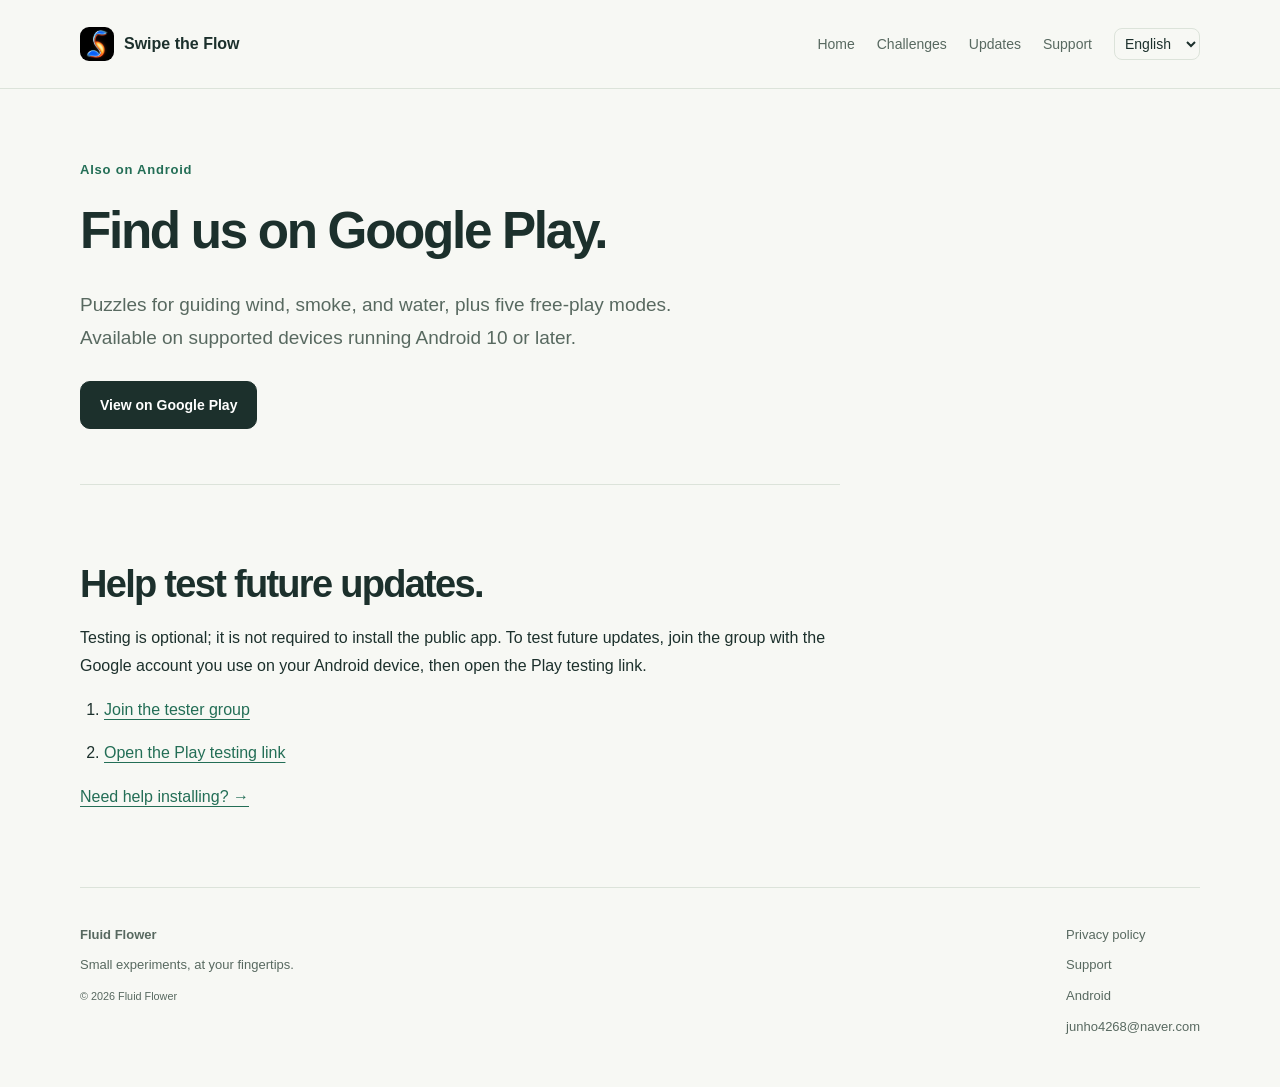
==== android/index.html @ d203bb7c "기본 언어를 영어로 — 한·영·일·독 밖 브라우저는 영어, 제목·미리보기 문구도 영어 사용자 2026-10-24 「디폴트는 영어로 해야지. 글로벌하게 가야지.」 미리보기 문장은 페" ====
<!doctype html><html lang="en"><head><meta charset="utf-8"><meta name="viewport" content="width=device-width,initial-scale=1"><meta name="theme-color" content="#f7f8f4"><meta name="description" content="Puzzles for guiding wind, smoke, and water, plus five free-play modes. Available on supported devices running Android 10 or later."><meta property="og:title" content="Swipe the Flow · Android"><meta property="og:description" content="Puzzles for guiding wind, smoke, and water, plus five free-play modes. Available on supported devices running Android 10 or later."><meta property="og:type" content="website"><meta property="og:image" content="https://fluid-flower.github.io/app-icon.png"><meta property="og:url" content="https://fluid-flower.github.io/android/"><link rel="canonical" href="https://fluid-flower.github.io/android/"><link rel="icon" href="/app-icon.png"><link rel="apple-touch-icon" href="/app-icon.png"><link rel="stylesheet" href="/assets/site.css"><script src="/assets/site.js" defer></script><title>Swipe the Flow · Android</title></head><body><a data-ko="본문으로 건너뛰기" data-en="Skip to content" data-ja="本文へ移動" data-de="Zum Inhalt springen" class="skip" href="#main">본문으로 건너뛰기</a><header class="site-header"><div class="shell nav"><a class="brand" href="/"><img src="/app-icon.png" alt="" width="34" height="34"><span>Swipe the Flow</span></a><nav aria-label="메뉴"><a data-ko="홈" data-en="Home" data-ja="ホーム" data-de="Start" href="/">홈</a><a data-ko="도전" data-en="Challenges" data-ja="チャレンジ" data-de="Herausforderungen" href="/#challenges">도전</a><a data-ko="업데이트" data-en="Updates" data-ja="更新情報" data-de="Neuigkeiten" href="/#updates">업데이트</a><a data-ko="고객지원" data-en="Support" data-ja="サポート" data-de="Support" href="/swipe-the-flow-privacy/support.html">고객지원</a><label class="language"><span class="sr-only">언어 · Language · 言語 · Sprache</span><select id="languageSelect"><option value="ko">한국어</option><option value="en">English</option><option value="ja">日本語</option><option value="de">Deutsch</option></select></label></nav></div></header><main id="main" class="shell"><section class="page-heading"><p data-ko="Android에서도" data-en="Also on Android" data-ja="Android でも" data-de="Auch für Android" class="eyebrow">Android에서도</p><h1 data-ko="Google Play에서 만나요." data-en="Find us on Google Play." data-ja="Google Play で遊ぼう。" data-de="Du findest uns bei Google Play." >Google Play에서 만나요.</h1><p data-ko="바람·연기·물의 길을 만드는 퍼즐, 그리고 자유롭게 만져보는 다섯 가지 모드. Android 10 이상 지원 기기에서 즐기세요." data-en="Puzzles for guiding wind, smoke, and water, plus five free-play modes. Available on supported devices running Android 10 or later." data-ja="風・煙・水の道をつくるパズルと、自由に触って遊ぶ5つのモード。Android 10 以降の対応端末で楽しめます。" data-de="Rätsel, in denen du Wind, Rauch und Wasser lenkst, dazu fünf Modi zum freien Spielen. Für unterstützte Geräte ab Android 10." class="lede">바람·연기·물의 길을 만드는 퍼즐, 그리고 자유롭게 만져보는 다섯 가지 모드. Android 10 이상 지원 기기에서 즐기세요.</p><a data-ko="Google Play에서 보기" data-en="View on Google Play" data-ja="Google Play で見る" data-de="Bei Google Play ansehen" class="button" href="https://play.google.com/store/apps/details?id=io.github.fluidflower.swipetheflow">Google Play에서 보기</a></section><section class="section narrow"><h2 data-ko="다음 업데이트를 먼저 경험하고 싶다면." data-en="Help test future updates." data-ja="次の更新を、一足先に。" data-de="Teste kommende Updates." >다음 업데이트를 먼저 경험하고 싶다면.</h2><p data-ko="테스트 참여는 선택입니다. 일반 설치에는 아래 절차가 필요하지 않습니다. 테스트를 원하면 Android 기기에서 사용하는 Google 계정으로 그룹에 가입한 뒤 Play 테스트 링크를 열어 주세요." data-en="Testing is optional; it is not required to install the public app. To test future updates, join the group with the Google account you use on your Android device, then open the Play testing link." data-ja="テストへの参加は任意です。通常版のインストールには以下の手順は必要ありません。参加する場合は、Android 端末で使っている Google アカウントでグループに加入してから、Play のテストリンクを開いてください。" data-de="Der Test ist freiwillig und für die normale App nicht nötig. Wenn du kommende Updates testen möchtest, tritt mit dem Google-Konto deines Android-Geräts der Gruppe bei und öffne dann den Play-Testlink." >테스트 참여는 선택입니다. 일반 설치에는 아래 절차가 필요하지 않습니다. 테스트를 원하면 Android 기기에서 사용하는 Google 계정으로 그룹에 가입한 뒤 Play 테스트 링크를 열어 주세요.</p><ol class="steps"><li><a data-ko="테스터 그룹 가입" data-en="Join the tester group" data-ja="テスターグループに参加" data-de="Der Testgruppe beitreten" href="https://groups.google.com/g/swipetheflow-testers">테스터 그룹 가입</a></li><li><a data-ko="Play 테스트 참여" data-en="Open the Play testing link" data-ja="Play のテストに参加" data-de="Play-Testlink öffnen" href="https://play.google.com/apps/testing/io.github.fluidflower.swipetheflow">Play 테스트 참여</a></li></ol><a data-ko="설치에 도움이 필요하면 →" data-en="Need help installing? →" data-ja="インストールでお困りですか？ →" data-de="Hilfe bei der Installation? →" href="/swipe-the-flow-privacy/support.html">설치에 도움이 필요하면 →</a></section></main><footer class="shell footer"><div><strong>Fluid Flower</strong><p data-ko="손끝에서 시작되는 작은 실험." data-en="Small experiments, at your fingertips." data-ja="指先から始まる、小さな実験。" data-de="Kleine Experimente, direkt unter deinen Fingern." >손끝에서 시작되는 작은 실험.</p><small>© 2026 Fluid Flower</small></div><nav aria-label="하단 메뉴"><a data-ko="개인정보처리방침" data-en="Privacy policy" data-ja="プライバシーポリシー" data-de="Datenschutzerklärung" href="/swipe-the-flow-privacy/">개인정보처리방침</a><a data-ko="고객지원" data-en="Support" data-ja="サポート" data-de="Support" href="/swipe-the-flow-privacy/support.html">고객지원</a><a data-ko="Android 안내" data-en="Android" data-ja="Android のご案内" data-de="Android" href="/android/">Android 안내</a><a href="mailto:junho4268@naver.com">junho4268@naver.com</a></nav></footer></body></html>
---- assets/site.css ----
:root{color-scheme:light;--paper:#f7f8f4;--ink:#1c302c;--muted:#586960;--line:#dce3da;--accent:#236e56}
*{box-sizing:border-box}
html{scroll-behavior:smooth;scroll-padding-top:100px}
body{margin:0;background:var(--paper);color:var(--ink);font:16px/1.75 -apple-system,BlinkMacSystemFont,"Segoe UI",sans-serif;word-break:keep-all;overflow-wrap:anywhere}
img{display:block;max-width:100%;height:auto}
a{color:var(--accent);text-underline-offset:4px}
button,select{font:inherit}
button,a,select,summary{-webkit-tap-highlight-color:transparent}
button,summary{cursor:pointer}
a:focus-visible,button:focus-visible,select:focus-visible,summary:focus-visible{outline:3px solid #25825f;outline-offset:5px}
[hidden]{display:none!important}
.shell{width:min(1120px,calc(100% - 64px));margin-inline:auto}
.site-header{border-bottom:1px solid var(--line)}
.nav{min-height:88px;display:flex;align-items:center;justify-content:space-between;gap:24px}
.brand{display:flex;align-items:center;gap:10px;font-weight:750;color:var(--ink);text-decoration:none;white-space:nowrap}
.brand img{border-radius:9px;width:34px}
.nav nav{display:flex;align-items:center;gap:22px;font-size:14px}
.nav nav a{text-decoration:none;color:var(--muted)}
.nav nav a:hover,.nav nav a[aria-current]{color:var(--ink)}
select{background:transparent;border:1px solid var(--line);border-radius:8px;padding:6px;color:var(--ink);max-width:100%}
.hero{display:grid;grid-template-columns:1.2fr 1fr;align-items:center;gap:64px;padding:72px 0 90px}
.eyebrow{color:var(--accent);font-size:13px;font-weight:750;letter-spacing:.06em;margin:0 0 18px}
h1,h2,h3{line-height:1.22;letter-spacing:-.045em;margin:0;font-weight:750}
h1{font-size:clamp(36px,4.2vw,58px)}
h2{font-size:clamp(28px,3vw,38px)}
h3{font-size:23px}
.lede{font-size:19px;color:var(--muted);max-width:640px;margin:26px 0}
.actions{display:flex;gap:10px;flex-wrap:wrap;margin-top:32px}
.button{display:inline-flex;align-items:center;justify-content:center;text-align:center;min-height:48px;padding:11px 19px;background:var(--ink);color:white;border:1px solid var(--ink);border-radius:10px;text-decoration:none;font-weight:650;font-size:14px}
.button.secondary{background:transparent;color:var(--ink);border-color:#b8c6bd}
.text-button{background:none;border:0;padding:4px 0;color:var(--accent);font-weight:650;font-size:15px}
.fine,figcaption{color:var(--muted);font-size:12px}
.hero-stage{margin:0;background:#e9eee4;border-radius:28px;padding:32px 24px 20px;text-align:center}
.phone{width:min(248px,100%);margin:auto;border:7px solid #21352e;border-radius:34px;overflow:hidden;background:#21352e}
.phone img{width:100%;height:auto}
.hero-stage figcaption{margin-top:17px}
.section{padding:76px 0;border-top:1px solid var(--line)}
.section-copy{max-width:680px;color:var(--muted);margin:22px 0 34px;font-size:17px}
.challenge-grid{display:grid;grid-template-columns:repeat(4,minmax(0,1fr));gap:20px;margin-top:36px}
.challenge{border:1px solid var(--line);border-radius:20px;overflow:hidden;background:#fff}
.capture{padding:26px;background:#edf0e8}
.capture img{width:185px;max-width:100%;height:auto;margin:auto;border:5px solid #21352e;border-radius:24px}
.card-copy{padding:25px}
.card-copy p,.mode-copy p{font-size:14px;color:var(--muted);margin-bottom:0}
.mode-grid{display:grid;grid-template-columns:repeat(4,minmax(0,1fr));gap:22px;margin-top:38px}
.mode-capture{background:#e9eee4;border-radius:16px;padding:20px}
.mode-capture img{width:100%;height:auto;border-radius:15px}
.mode-copy{padding-top:22px}
.mode-copy h3{font-size:20px}
.pro-section{display:grid;grid-template-columns:1fr 1fr;gap:60px;align-items:start}
.pro-panel{background:#e9eee4;border-radius:20px;padding:26px}
.pro-list{padding:0;margin:0;list-style:none}
.pro-list li{padding:14px 0;border-bottom:1px solid #d2dccd}
.pro-list li:last-child{border:0}
.pro-list strong{display:block}
.pro-list span{font-size:14px;color:var(--muted)}
.updates{display:grid;grid-template-columns:1fr 1fr;gap:32px;margin-top:36px}
.updates article{padding:25px 0;border-top:1px solid var(--line)}
.update-meta{display:flex;flex-wrap:wrap;gap:12px;font-size:12px;color:var(--muted);margin-bottom:16px}
.updates p,.trust p{color:var(--muted)}
.trust{display:grid;grid-template-columns:1fr 1fr;gap:70px}
.trust h2{font-size:28px}
.footer{padding:36px 0 48px;border-top:1px solid var(--line);display:flex;justify-content:space-between;gap:30px;color:var(--muted);font-size:13px}
.footer p{margin:8px 0}
.footer nav{display:grid;gap:8px}
.footer a{color:var(--muted);text-decoration:none}
.page-heading{padding:70px 0 55px;max-width:850px}
.page-heading h1{font-size:clamp(34px,4vw,52px)}
.document-layout{display:grid;grid-template-columns:230px minmax(0,1fr);gap:60px;padding-bottom:70px}
.toc{position:sticky;top:30px;font-size:13px;border-top:1px solid var(--line);padding-top:22px}
.toc ol{padding-left:22px}
.toc li{margin:8px 0}
.toc a{color:var(--muted);text-decoration:none}
.document{min-width:0}
.document h2{font-size:24px;margin:42px 0 16px;line-height:1.45}
.document h3{font-size:19px;margin-top:24px}
.document p,.document li{color:var(--muted)}
.document ul{padding-left:22px}
.document section:first-child h2{margin-top:0}
.document a{overflow-wrap:anywhere}
.document .lead{font-size:18px}
.document .meta,.document .updated{font-size:13px}
.faq,.support-document,.narrow{max-width:760px}
.faq{border-top:1px solid var(--line);padding:38px 0}
.faq h2{font-size:28px;margin-bottom:20px}
details{border-bottom:1px solid var(--line);padding:19px 0}
summary{font-weight:650}
details p{color:var(--muted);margin-bottom:0}
.support-document{padding:25px 0 75px}
.steps{padding-left:24px}
.steps li{margin:15px 0}
dialog{width:min(620px,calc(100% - 28px));max-height:92dvh;overflow:auto;border:1px solid var(--line);border-radius:20px;background:var(--paper);padding:20px;color:var(--ink)}
dialog::backdrop{background:#14241fbc}
.dialog-top{display:flex;align-items:center;justify-content:space-between;gap:20px;margin-bottom:15px}
.dialog-top h2{font-size:19px}
.dialog-top .button{min-height:40px;flex-shrink:0}
video{display:block;max-width:100%;width:auto;max-height:62dvh;margin:auto;border-radius:12px}
.skip{position:fixed;top:-80px;left:20px;padding:10px;background:white;z-index:20}
.skip:focus{top:12px}
.sr-only{position:absolute;width:1px;height:1px;padding:0;margin:-1px;overflow:hidden;clip:rect(0,0,0,0);white-space:nowrap;border:0}
@media(max-width:900px){.nav{flex-wrap:wrap;padding-block:20px;gap:15px}
.nav nav{gap:20px}
.hero{gap:35px}
.hero h1{font-size:42px}
.challenge-grid{grid-template-columns:repeat(2,minmax(0,1fr))}
.mode-grid{grid-template-columns:repeat(2,minmax(0,1fr));gap:35px}
.mode-capture img{width:185px;margin:auto}
.document-layout{grid-template-columns:190px minmax(0,1fr);gap:30px}
.pro-section{gap:30px}
}
@media(max-width:600px){.shell{width:calc(100% - 36px)}
.nav{gap:17px}
.nav nav{width:100%;gap:12px;justify-content:space-between;font-size:11px}
.language select{font-size:11px;padding:5px 2px}
.hero{grid-template-columns:1fr;gap:36px;padding:42px 0 50px}
.hero h1{font-size:clamp(32px,8.2vw,44px)}
.lede{font-size:17px;margin:20px 0}
.actions{margin-top:24px;gap:8px}
.actions .button{flex:1;padding:12px 8px;font-size:12px}
.hero-stage{padding:25px 20px 17px}
.phone{width:220px}
.section{padding:48px 0}
.challenge-grid{grid-template-columns:1fr;gap:25px}
.capture img{width:190px}
.card-copy{padding:23px}
.mode-grid{gap:24px 14px}
.mode-capture{padding:12px}
.mode-capture img{border-radius:10px}
.mode-copy h3{font-size:18px}
.mode-copy p{font-size:13px}
.pro-section,.updates,.trust{grid-template-columns:1fr;gap:25px}
.updates{gap:0}
.footer{flex-direction:column;gap:24px}
.page-heading{padding:42px 0}
.document-layout{display:block;padding-bottom:45px}
.toc{position:static;margin-bottom:35px}
.toc ol{columns:2;column-gap:25px;font-size:11px}
.toc li{break-inside:avoid}
.document h2{font-size:22px}
.document{font-size:15px}
.page-heading h1{font-size:34px}
.dialog-top h2{font-size:16px}
}
@media(prefers-reduced-motion:reduce){html{scroll-behavior:auto}
}

/* 2.8 바람 과녁으로 도전이 다섯 — 넓은 화면 5칸, 중간 3칸(3+2), 태블릿 2칸에서는 새 게임 카드가 한 줄을 쓴다(1+2+2). */
.challenge-grid{grid-template-columns:repeat(5,minmax(0,1fr))}
@media(max-width:1180px){.challenge-grid{grid-template-columns:repeat(3,minmax(0,1fr))}}
@media(max-width:900px){.challenge-grid{grid-template-columns:repeat(2,minmax(0,1fr))}.challenge-grid>.challenge:first-child{grid-column:1/-1}}
@media(max-width:600px){.challenge-grid{grid-template-columns:1fr}}
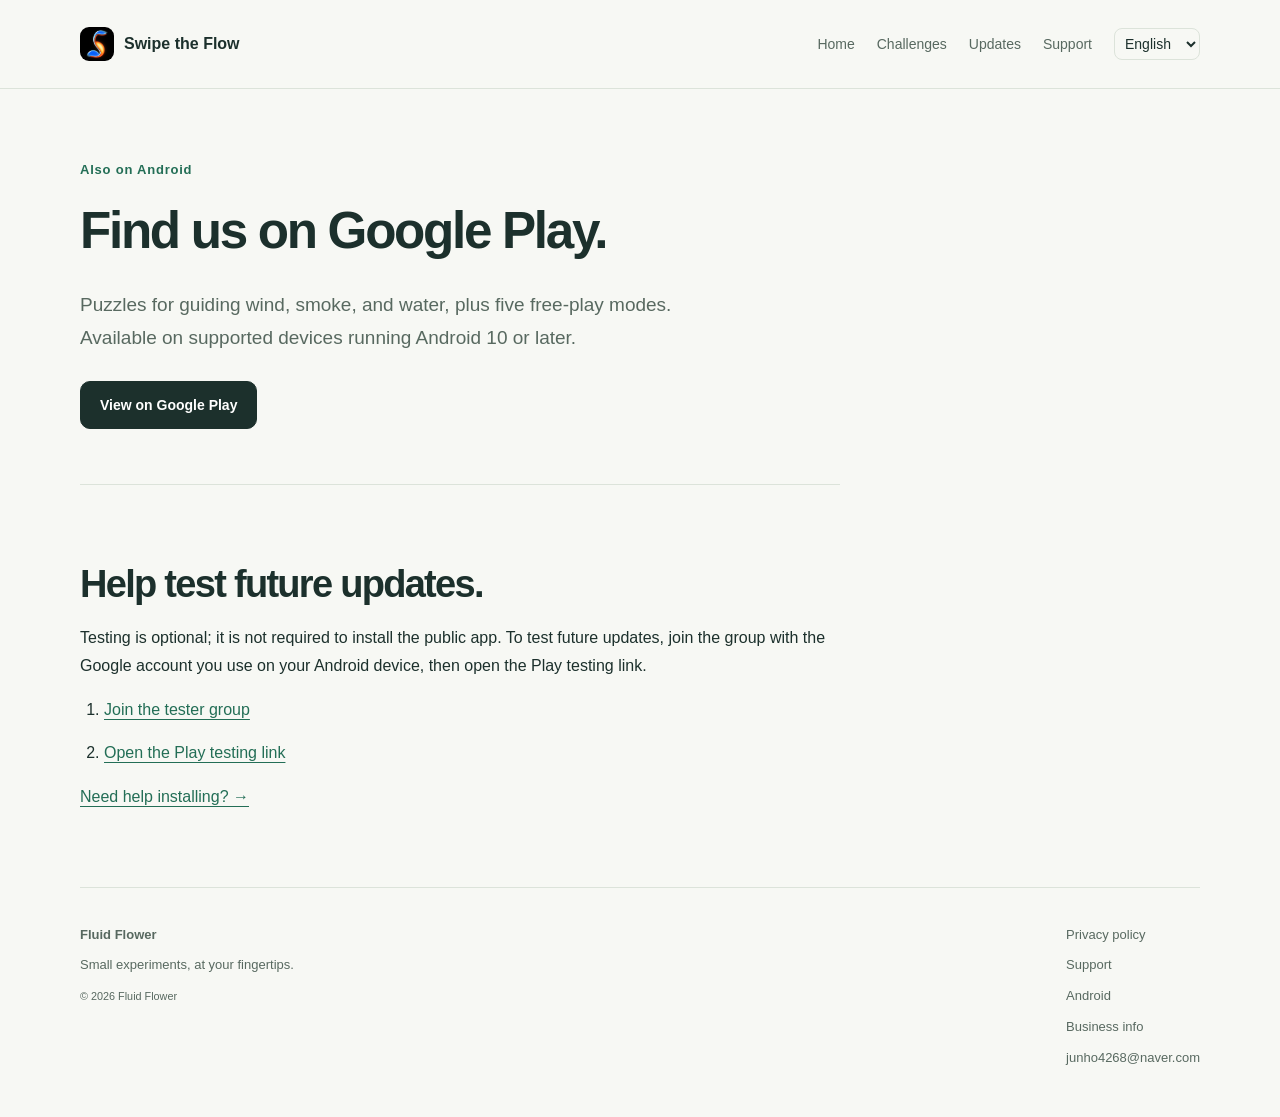
==== commit d954115a: "사업자 정보 페이지(/business/, 네 언어) — 전화번호 없이, 바닥글 링크 사용자 2026-10-24 「그래 전화번호 빼고 해라」·「올려라」. 「대표」 대신 「운영자」(1" ====
--- a/android/index.html
+++ b/android/index.html
@@ -1 +1 @@
-<!doctype html><html lang="en"><head><meta charset="utf-8"><meta name="viewport" content="width=device-width,initial-scale=1"><meta name="theme-color" content="#f7f8f4"><meta name="description" content="Puzzles for guiding wind, smoke, and water, plus five free-play modes. Available on supported devices running Android 10 or later."><meta property="og:title" content="Swipe the Flow · Android"><meta property="og:description" content="Puzzles for guiding wind, smoke, and water, plus five free-play modes. Available on supported devices running Android 10 or later."><meta property="og:type" content="website"><meta property="og:image" content="https://fluid-flower.github.io/app-icon.png"><meta property="og:url" content="https://fluid-flower.github.io/android/"><link rel="canonical" href="https://fluid-flower.github.io/android/"><link rel="icon" href="/app-icon.png"><link rel="apple-touch-icon" href="/app-icon.png"><link rel="stylesheet" href="/assets/site.css"><script src="/assets/site.js" defer></script><title>Swipe the Flow · Android</title></head><body><a data-ko="본문으로 건너뛰기" data-en="Skip to content" data-ja="本文へ移動" data-de="Zum Inhalt springen" class="skip" href="#main">본문으로 건너뛰기</a><header class="site-header"><div class="shell nav"><a class="brand" href="/"><img src="/app-icon.png" alt="" width="34" height="34"><span>Swipe the Flow</span></a><nav aria-label="메뉴"><a data-ko="홈" data-en="Home" data-ja="ホーム" data-de="Start" href="/">홈</a><a data-ko="도전" data-en="Challenges" data-ja="チャレンジ" data-de="Herausforderungen" href="/#challenges">도전</a><a data-ko="업데이트" data-en="Updates" data-ja="更新情報" data-de="Neuigkeiten" href="/#updates">업데이트</a><a data-ko="고객지원" data-en="Support" data-ja="サポート" data-de="Support" href="/swipe-the-flow-privacy/support.html">고객지원</a><label class="language"><span class="sr-only">언어 · Language · 言語 · Sprache</span><select id="languageSelect"><option value="ko">한국어</option><option value="en">English</option><option value="ja">日本語</option><option value="de">Deutsch</option></select></label></nav></div></header><main id="main" class="shell"><section class="page-heading"><p data-ko="Android에서도" data-en="Also on Android" data-ja="Android でも" data-de="Auch für Android" class="eyebrow">Android에서도</p><h1 data-ko="Google Play에서 만나요." data-en="Find us on Google Play." data-ja="Google Play で遊ぼう。" data-de="Du findest uns bei Google Play." >Google Play에서 만나요.</h1><p data-ko="바람·연기·물의 길을 만드는 퍼즐, 그리고 자유롭게 만져보는 다섯 가지 모드. Android 10 이상 지원 기기에서 즐기세요." data-en="Puzzles for guiding wind, smoke, and water, plus five free-play modes. Available on supported devices running Android 10 or later." data-ja="風・煙・水の道をつくるパズルと、自由に触って遊ぶ5つのモード。Android 10 以降の対応端末で楽しめます。" data-de="Rätsel, in denen du Wind, Rauch und Wasser lenkst, dazu fünf Modi zum freien Spielen. Für unterstützte Geräte ab Android 10." class="lede">바람·연기·물의 길을 만드는 퍼즐, 그리고 자유롭게 만져보는 다섯 가지 모드. Android 10 이상 지원 기기에서 즐기세요.</p><a data-ko="Google Play에서 보기" data-en="View on Google Play" data-ja="Google Play で見る" data-de="Bei Google Play ansehen" class="button" href="https://play.google.com/store/apps/details?id=io.github.fluidflower.swipetheflow">Google Play에서 보기</a></section><section class="section narrow"><h2 data-ko="다음 업데이트를 먼저 경험하고 싶다면." data-en="Help test future updates." data-ja="次の更新を、一足先に。" data-de="Teste kommende Updates." >다음 업데이트를 먼저 경험하고 싶다면.</h2><p data-ko="테스트 참여는 선택입니다. 일반 설치에는 아래 절차가 필요하지 않습니다. 테스트를 원하면 Android 기기에서 사용하는 Google 계정으로 그룹에 가입한 뒤 Play 테스트 링크를 열어 주세요." data-en="Testing is optional; it is not required to install the public app. To test future updates, join the group with the Google account you use on your Android device, then open the Play testing link." data-ja="テストへの参加は任意です。通常版のインストールには以下の手順は必要ありません。参加する場合は、Android 端末で使っている Google アカウントでグループに加入してから、Play のテストリンクを開いてください。" data-de="Der Test ist freiwillig und für die normale App nicht nötig. Wenn du kommende Updates testen möchtest, tritt mit dem Google-Konto deines Android-Geräts der Gruppe bei und öffne dann den Play-Testlink." >테스트 참여는 선택입니다. 일반 설치에는 아래 절차가 필요하지 않습니다. 테스트를 원하면 Android 기기에서 사용하는 Google 계정으로 그룹에 가입한 뒤 Play 테스트 링크를 열어 주세요.</p><ol class="steps"><li><a data-ko="테스터 그룹 가입" data-en="Join the tester group" data-ja="テスターグループに参加" data-de="Der Testgruppe beitreten" href="https://groups.google.com/g/swipetheflow-testers">테스터 그룹 가입</a></li><li><a data-ko="Play 테스트 참여" data-en="Open the Play testing link" data-ja="Play のテストに参加" data-de="Play-Testlink öffnen" href="https://play.google.com/apps/testing/io.github.fluidflower.swipetheflow">Play 테스트 참여</a></li></ol><a data-ko="설치에 도움이 필요하면 →" data-en="Need help installing? →" data-ja="インストールでお困りですか？ →" data-de="Hilfe bei der Installation? →" href="/swipe-the-flow-privacy/support.html">설치에 도움이 필요하면 →</a></section></main><footer class="shell footer"><div><strong>Fluid Flower</strong><p data-ko="손끝에서 시작되는 작은 실험." data-en="Small experiments, at your fingertips." data-ja="指先から始まる、小さな実験。" data-de="Kleine Experimente, direkt unter deinen Fingern." >손끝에서 시작되는 작은 실험.</p><small>© 2026 Fluid Flower</small></div><nav aria-label="하단 메뉴"><a data-ko="개인정보처리방침" data-en="Privacy policy" data-ja="プライバシーポリシー" data-de="Datenschutzerklärung" href="/swipe-the-flow-privacy/">개인정보처리방침</a><a data-ko="고객지원" data-en="Support" data-ja="サポート" data-de="Support" href="/swipe-the-flow-privacy/support.html">고객지원</a><a data-ko="Android 안내" data-en="Android" data-ja="Android のご案内" data-de="Android" href="/android/">Android 안내</a><a href="mailto:junho4268@naver.com">junho4268@naver.com</a></nav></footer></body></html>
+<!doctype html><html lang="en"><head><meta charset="utf-8"><meta name="viewport" content="width=device-width,initial-scale=1"><meta name="theme-color" content="#f7f8f4"><meta name="description" content="Puzzles for guiding wind, smoke, and water, plus five free-play modes. Available on supported devices running Android 10 or later."><meta property="og:title" content="Swipe the Flow · Android"><meta property="og:description" content="Puzzles for guiding wind, smoke, and water, plus five free-play modes. Available on supported devices running Android 10 or later."><meta property="og:type" content="website"><meta property="og:image" content="https://fluid-flower.github.io/app-icon.png"><meta property="og:url" content="https://fluid-flower.github.io/android/"><link rel="canonical" href="https://fluid-flower.github.io/android/"><link rel="icon" href="/app-icon.png"><link rel="apple-touch-icon" href="/app-icon.png"><link rel="stylesheet" href="/assets/site.css"><script src="/assets/site.js" defer></script><title>Swipe the Flow · Android</title></head><body><a data-ko="본문으로 건너뛰기" data-en="Skip to content" data-ja="本文へ移動" data-de="Zum Inhalt springen" class="skip" href="#main">본문으로 건너뛰기</a><header class="site-header"><div class="shell nav"><a class="brand" href="/"><img src="/app-icon.png" alt="" width="34" height="34"><span>Swipe the Flow</span></a><nav aria-label="메뉴"><a data-ko="홈" data-en="Home" data-ja="ホーム" data-de="Start" href="/">홈</a><a data-ko="도전" data-en="Challenges" data-ja="チャレンジ" data-de="Herausforderungen" href="/#challenges">도전</a><a data-ko="업데이트" data-en="Updates" data-ja="更新情報" data-de="Neuigkeiten" href="/#updates">업데이트</a><a data-ko="고객지원" data-en="Support" data-ja="サポート" data-de="Support" href="/swipe-the-flow-privacy/support.html">고객지원</a><label class="language"><span class="sr-only">언어 · Language · 言語 · Sprache</span><select id="languageSelect"><option value="ko">한국어</option><option value="en">English</option><option value="ja">日本語</option><option value="de">Deutsch</option></select></label></nav></div></header><main id="main" class="shell"><section class="page-heading"><p data-ko="Android에서도" data-en="Also on Android" data-ja="Android でも" data-de="Auch für Android" class="eyebrow">Android에서도</p><h1 data-ko="Google Play에서 만나요." data-en="Find us on Google Play." data-ja="Google Play で遊ぼう。" data-de="Du findest uns bei Google Play." >Google Play에서 만나요.</h1><p data-ko="바람·연기·물의 길을 만드는 퍼즐, 그리고 자유롭게 만져보는 다섯 가지 모드. Android 10 이상 지원 기기에서 즐기세요." data-en="Puzzles for guiding wind, smoke, and water, plus five free-play modes. Available on supported devices running Android 10 or later." data-ja="風・煙・水の道をつくるパズルと、自由に触って遊ぶ5つのモード。Android 10 以降の対応端末で楽しめます。" data-de="Rätsel, in denen du Wind, Rauch und Wasser lenkst, dazu fünf Modi zum freien Spielen. Für unterstützte Geräte ab Android 10." class="lede">바람·연기·물의 길을 만드는 퍼즐, 그리고 자유롭게 만져보는 다섯 가지 모드. Android 10 이상 지원 기기에서 즐기세요.</p><a data-ko="Google Play에서 보기" data-en="View on Google Play" data-ja="Google Play で見る" data-de="Bei Google Play ansehen" class="button" href="https://play.google.com/store/apps/details?id=io.github.fluidflower.swipetheflow">Google Play에서 보기</a></section><section class="section narrow"><h2 data-ko="다음 업데이트를 먼저 경험하고 싶다면." data-en="Help test future updates." data-ja="次の更新を、一足先に。" data-de="Teste kommende Updates." >다음 업데이트를 먼저 경험하고 싶다면.</h2><p data-ko="테스트 참여는 선택입니다. 일반 설치에는 아래 절차가 필요하지 않습니다. 테스트를 원하면 Android 기기에서 사용하는 Google 계정으로 그룹에 가입한 뒤 Play 테스트 링크를 열어 주세요." data-en="Testing is optional; it is not required to install the public app. To test future updates, join the group with the Google account you use on your Android device, then open the Play testing link." data-ja="テストへの参加は任意です。通常版のインストールには以下の手順は必要ありません。参加する場合は、Android 端末で使っている Google アカウントでグループに加入してから、Play のテストリンクを開いてください。" data-de="Der Test ist freiwillig und für die normale App nicht nötig. Wenn du kommende Updates testen möchtest, tritt mit dem Google-Konto deines Android-Geräts der Gruppe bei und öffne dann den Play-Testlink." >테스트 참여는 선택입니다. 일반 설치에는 아래 절차가 필요하지 않습니다. 테스트를 원하면 Android 기기에서 사용하는 Google 계정으로 그룹에 가입한 뒤 Play 테스트 링크를 열어 주세요.</p><ol class="steps"><li><a data-ko="테스터 그룹 가입" data-en="Join the tester group" data-ja="テスターグループに参加" data-de="Der Testgruppe beitreten" href="https://groups.google.com/g/swipetheflow-testers">테스터 그룹 가입</a></li><li><a data-ko="Play 테스트 참여" data-en="Open the Play testing link" data-ja="Play のテストに参加" data-de="Play-Testlink öffnen" href="https://play.google.com/apps/testing/io.github.fluidflower.swipetheflow">Play 테스트 참여</a></li></ol><a data-ko="설치에 도움이 필요하면 →" data-en="Need help installing? →" data-ja="インストールでお困りですか？ →" data-de="Hilfe bei der Installation? →" href="/swipe-the-flow-privacy/support.html">설치에 도움이 필요하면 →</a></section></main><footer class="shell footer"><div><strong>Fluid Flower</strong><p data-ko="손끝에서 시작되는 작은 실험." data-en="Small experiments, at your fingertips." data-ja="指先から始まる、小さな実験。" data-de="Kleine Experimente, direkt unter deinen Fingern." >손끝에서 시작되는 작은 실험.</p><small>© 2026 Fluid Flower</small></div><nav aria-label="하단 메뉴"><a data-ko="개인정보처리방침" data-en="Privacy policy" data-ja="プライバシーポリシー" data-de="Datenschutzerklärung" href="/swipe-the-flow-privacy/">개인정보처리방침</a><a data-ko="고객지원" data-en="Support" data-ja="サポート" data-de="Support" href="/swipe-the-flow-privacy/support.html">고객지원</a><a data-ko="Android 안내" data-en="Android" data-ja="Android のご案内" data-de="Android" href="/android/">Android 안내</a><a data-ko="사업자 정보" data-en="Business info" data-ja="事業者情報" data-de="Impressum" href="/business/">사업자 정보</a><a href="mailto:junho4268@naver.com">junho4268@naver.com</a></nav></footer></body></html>
--- a/assets/site.css
+++ b/assets/site.css
@@ -149,3 +149,4 @@
 @media(max-width:1180px){.challenge-grid{grid-template-columns:repeat(3,minmax(0,1fr))}}
 @media(max-width:900px){.challenge-grid{grid-template-columns:repeat(2,minmax(0,1fr))}.challenge-grid>.challenge:first-child{grid-column:1/-1}}
 @media(max-width:600px){.challenge-grid{grid-template-columns:1fr}}
+.business-info{display:grid;grid-template-columns:max-content minmax(0,1fr);gap:14px 32px;margin:8px 0 70px}.business-info dt{font-weight:700}.business-info dd{margin:0;color:var(--muted);overflow-wrap:anywhere}@media(max-width:640px){.business-info{grid-template-columns:1fr;gap:4px}.business-info dd{margin-bottom:14px}}
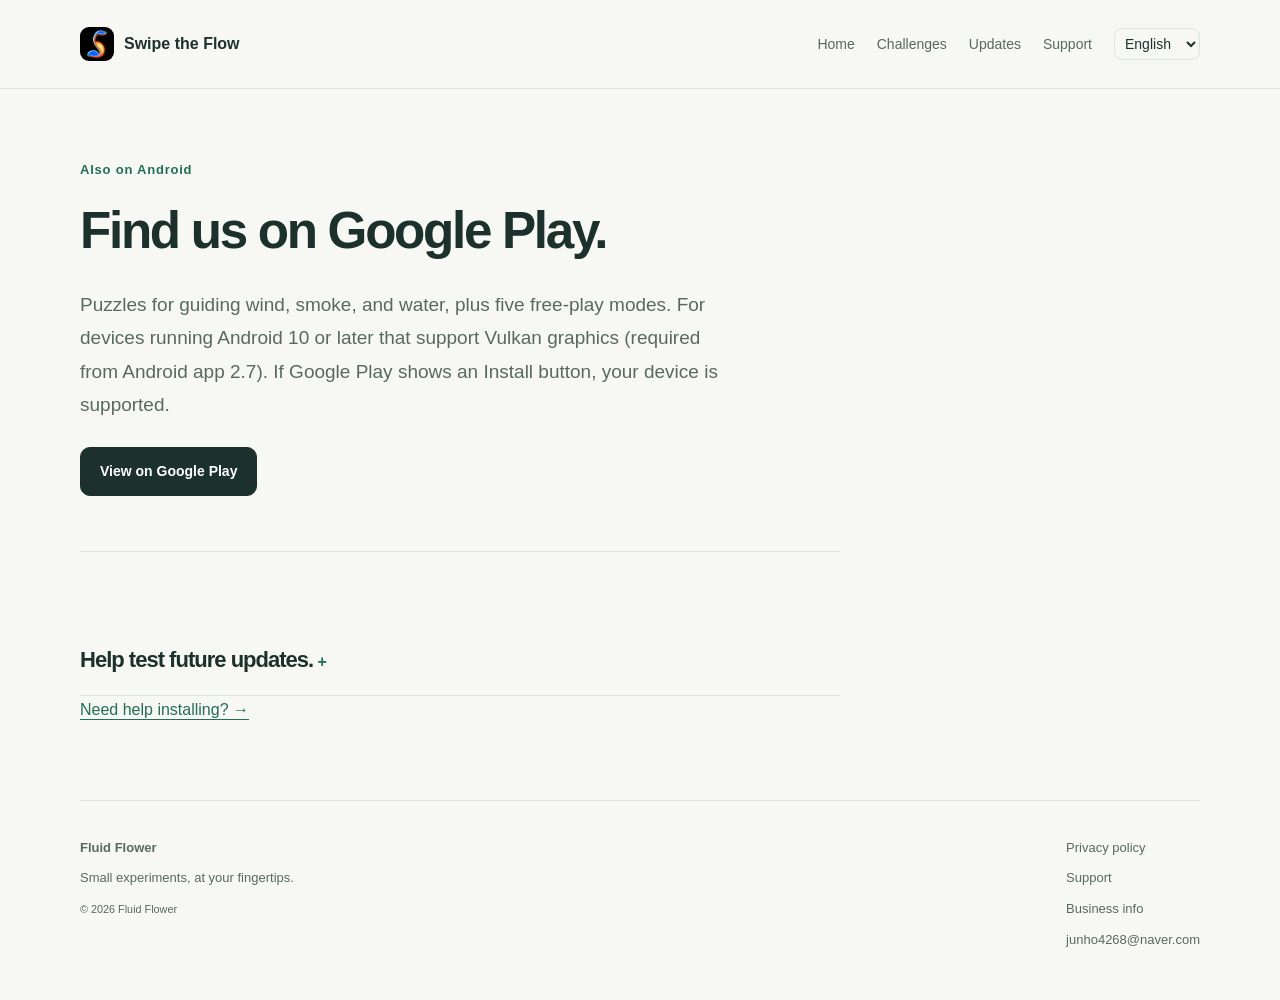
==== commit 497800d9: "Fluid Flower 사이트 — 지금 상태로 새로 시작(옛 기록 정리)" ====
--- a/android/index.html
+++ b/android/index.html
@@ -1 +1 @@
-<!doctype html><html lang="en"><head><meta charset="utf-8"><meta name="viewport" content="width=device-width,initial-scale=1"><meta name="theme-color" content="#f7f8f4"><meta name="description" content="Puzzles for guiding wind, smoke, and water, plus five free-play modes. Available on supported devices running Android 10 or later."><meta property="og:title" content="Swipe the Flow · Android"><meta property="og:description" content="Puzzles for guiding wind, smoke, and water, plus five free-play modes. Available on supported devices running Android 10 or later."><meta property="og:type" content="website"><meta property="og:image" content="https://fluid-flower.github.io/app-icon.png"><meta property="og:url" content="https://fluid-flower.github.io/android/"><link rel="canonical" href="https://fluid-flower.github.io/android/"><link rel="icon" href="/app-icon.png"><link rel="apple-touch-icon" href="/app-icon.png"><link rel="stylesheet" href="/assets/site.css"><script src="/assets/site.js" defer></script><title>Swipe the Flow · Android</title></head><body><a data-ko="본문으로 건너뛰기" data-en="Skip to content" data-ja="本文へ移動" data-de="Zum Inhalt springen" class="skip" href="#main">본문으로 건너뛰기</a><header class="site-header"><div class="shell nav"><a class="brand" href="/"><img src="/app-icon.png" alt="" width="34" height="34"><span>Swipe the Flow</span></a><nav aria-label="메뉴"><a data-ko="홈" data-en="Home" data-ja="ホーム" data-de="Start" href="/">홈</a><a data-ko="도전" data-en="Challenges" data-ja="チャレンジ" data-de="Herausforderungen" href="/#challenges">도전</a><a data-ko="업데이트" data-en="Updates" data-ja="更新情報" data-de="Neuigkeiten" href="/#updates">업데이트</a><a data-ko="고객지원" data-en="Support" data-ja="サポート" data-de="Support" href="/swipe-the-flow-privacy/support.html">고객지원</a><label class="language"><span class="sr-only">언어 · Language · 言語 · Sprache</span><select id="languageSelect"><option value="ko">한국어</option><option value="en">English</option><option value="ja">日本語</option><option value="de">Deutsch</option></select></label></nav></div></header><main id="main" class="shell"><section class="page-heading"><p data-ko="Android에서도" data-en="Also on Android" data-ja="Android でも" data-de="Auch für Android" class="eyebrow">Android에서도</p><h1 data-ko="Google Play에서 만나요." data-en="Find us on Google Play." data-ja="Google Play で遊ぼう。" data-de="Du findest uns bei Google Play." >Google Play에서 만나요.</h1><p data-ko="바람·연기·물의 길을 만드는 퍼즐, 그리고 자유롭게 만져보는 다섯 가지 모드. Android 10 이상 지원 기기에서 즐기세요." data-en="Puzzles for guiding wind, smoke, and water, plus five free-play modes. Available on supported devices running Android 10 or later." data-ja="風・煙・水の道をつくるパズルと、自由に触って遊ぶ5つのモード。Android 10 以降の対応端末で楽しめます。" data-de="Rätsel, in denen du Wind, Rauch und Wasser lenkst, dazu fünf Modi zum freien Spielen. Für unterstützte Geräte ab Android 10." class="lede">바람·연기·물의 길을 만드는 퍼즐, 그리고 자유롭게 만져보는 다섯 가지 모드. Android 10 이상 지원 기기에서 즐기세요.</p><a data-ko="Google Play에서 보기" data-en="View on Google Play" data-ja="Google Play で見る" data-de="Bei Google Play ansehen" class="button" href="https://play.google.com/store/apps/details?id=io.github.fluidflower.swipetheflow">Google Play에서 보기</a></section><section class="section narrow"><h2 data-ko="다음 업데이트를 먼저 경험하고 싶다면." data-en="Help test future updates." data-ja="次の更新を、一足先に。" data-de="Teste kommende Updates." >다음 업데이트를 먼저 경험하고 싶다면.</h2><p data-ko="테스트 참여는 선택입니다. 일반 설치에는 아래 절차가 필요하지 않습니다. 테스트를 원하면 Android 기기에서 사용하는 Google 계정으로 그룹에 가입한 뒤 Play 테스트 링크를 열어 주세요." data-en="Testing is optional; it is not required to install the public app. To test future updates, join the group with the Google account you use on your Android device, then open the Play testing link." data-ja="テストへの参加は任意です。通常版のインストールには以下の手順は必要ありません。参加する場合は、Android 端末で使っている Google アカウントでグループに加入してから、Play のテストリンクを開いてください。" data-de="Der Test ist freiwillig und für die normale App nicht nötig. Wenn du kommende Updates testen möchtest, tritt mit dem Google-Konto deines Android-Geräts der Gruppe bei und öffne dann den Play-Testlink." >테스트 참여는 선택입니다. 일반 설치에는 아래 절차가 필요하지 않습니다. 테스트를 원하면 Android 기기에서 사용하는 Google 계정으로 그룹에 가입한 뒤 Play 테스트 링크를 열어 주세요.</p><ol class="steps"><li><a data-ko="테스터 그룹 가입" data-en="Join the tester group" data-ja="テスターグループに参加" data-de="Der Testgruppe beitreten" href="https://groups.google.com/g/swipetheflow-testers">테스터 그룹 가입</a></li><li><a data-ko="Play 테스트 참여" data-en="Open the Play testing link" data-ja="Play のテストに参加" data-de="Play-Testlink öffnen" href="https://play.google.com/apps/testing/io.github.fluidflower.swipetheflow">Play 테스트 참여</a></li></ol><a data-ko="설치에 도움이 필요하면 →" data-en="Need help installing? →" data-ja="インストールでお困りですか？ →" data-de="Hilfe bei der Installation? →" href="/swipe-the-flow-privacy/support.html">설치에 도움이 필요하면 →</a></section></main><footer class="shell footer"><div><strong>Fluid Flower</strong><p data-ko="손끝에서 시작되는 작은 실험." data-en="Small experiments, at your fingertips." data-ja="指先から始まる、小さな実験。" data-de="Kleine Experimente, direkt unter deinen Fingern." >손끝에서 시작되는 작은 실험.</p><small>© 2026 Fluid Flower</small></div><nav aria-label="하단 메뉴"><a data-ko="개인정보처리방침" data-en="Privacy policy" data-ja="プライバシーポリシー" data-de="Datenschutzerklärung" href="/swipe-the-flow-privacy/">개인정보처리방침</a><a data-ko="고객지원" data-en="Support" data-ja="サポート" data-de="Support" href="/swipe-the-flow-privacy/support.html">고객지원</a><a data-ko="Android 안내" data-en="Android" data-ja="Android のご案内" data-de="Android" href="/android/">Android 안내</a><a data-ko="사업자 정보" data-en="Business info" data-ja="事業者情報" data-de="Impressum" href="/business/">사업자 정보</a><a href="mailto:junho4268@naver.com">junho4268@naver.com</a></nav></footer></body></html>
+<!doctype html><html lang="en"><head><meta charset="utf-8"><meta name="viewport" content="width=device-width,initial-scale=1"><meta name="theme-color" content="#f7f8f4"><meta name="description" content="Puzzles for guiding wind, smoke, and water, plus five free-play modes. For devices running Android 10 or later with Vulkan graphics support."><meta property="og:title" content="Swipe the Flow · Android"><meta property="og:description" content="Puzzles for guiding wind, smoke, and water, plus five free-play modes. For devices running Android 10 or later with Vulkan graphics support."><meta property="og:type" content="website"><meta property="og:image" content="https://fluid-flower.github.io/assets/og.jpg"><meta property="og:image:width" content="1200"><meta property="og:image:height" content="630"><meta property="og:image:alt" content="Swipe the Flow — real app screens: Smoke Lab, Water Playground, Wind Tunnel"><meta name="twitter:card" content="summary_large_image"><meta property="og:url" content="https://fluid-flower.github.io/android/"><link rel="alternate" hreflang="ko" href="https://fluid-flower.github.io/android/?lang=ko"><link rel="alternate" hreflang="en" href="https://fluid-flower.github.io/android/?lang=en"><link rel="alternate" hreflang="ja" href="https://fluid-flower.github.io/android/?lang=ja"><link rel="alternate" hreflang="de" href="https://fluid-flower.github.io/android/?lang=de"><link rel="alternate" hreflang="x-default" href="https://fluid-flower.github.io/android/"><link rel="icon" href="/app-icon.png"><link rel="apple-touch-icon" href="/app-icon.png"><link rel="stylesheet" href="/assets/site.css"><script src="/assets/site.js" defer></script><title>Swipe the Flow · Android</title></head><body><a data-ko="본문으로 건너뛰기" data-en="Skip to content" data-ja="本文へ移動" data-de="Zum Inhalt springen" class="skip" href="#main">본문으로 건너뛰기</a><header class="site-header"><div class="shell nav"><a class="brand" href="/"><img src="/app-icon.png" alt="" width="34" height="34"><span>Swipe the Flow</span></a><nav aria-label="Menu" data-aria-ko="메뉴" data-aria-en="Menu" data-aria-ja="メニュー" data-aria-de="Menü"><a data-ko="홈" data-en="Home" data-ja="ホーム" data-de="Start" href="/">홈</a><a data-ko="도전" data-en="Challenges" data-ja="チャレンジ" data-de="Herausforderungen" href="/#challenges">도전</a><a data-ko="업데이트" data-en="Updates" data-ja="更新情報" data-de="Neuigkeiten" href="/#updates">업데이트</a><a data-ko="고객지원" data-en="Support" data-ja="サポート" data-de="Support" href="/swipe-the-flow-privacy/support.html">고객지원</a><label class="language"><span class="sr-only">언어 · Language · 言語 · Sprache</span><select id="languageSelect"><option value="ko">한국어</option><option value="en">English</option><option value="ja">日本語</option><option value="de">Deutsch</option></select></label></nav></div></header><main id="main" class="shell"><section class="page-heading"><p data-ko="Android에서도" data-en="Also on Android" data-ja="Android でも" data-de="Auch für Android" class="eyebrow">Android에서도</p><h1 data-ko="Google Play에서 만나요." data-en="Find us on Google Play." data-ja="Google Play で遊ぼう。" data-de="Du findest uns bei Google Play." >Google Play에서 만나요.</h1><p data-ko="바람·연기·물의 길을 만드는 퍼즐, 그리고 자유롭게 만져보는 다섯 가지 모드. Android 10 이상이고 Vulkan 그래픽을 지원하는 기기에서 즐기세요(Android 앱 2.7부터 필요). Google Play에 설치 버튼이 보이면 쓸 수 있는 기기예요." data-en="Puzzles for guiding wind, smoke, and water, plus five free-play modes. For devices running Android 10 or later that support Vulkan graphics (required from Android app 2.7). If Google Play shows an Install button, your device is supported." data-ja="風・煙・水の道をつくるパズルと、自由に触って遊ぶ5つのモード。Android 10 以降で、Vulkan グラフィックスに対応した端末で楽しめます（Android 版 2.7 から必要）。Google Play にインストールボタンが表示されれば対応端末です。" data-de="Rätsel, in denen du Wind, Rauch und Wasser lenkst, dazu fünf Modi zum freien Spielen. Für Geräte ab Android 10 mit Vulkan-Grafikunterstützung (ab der Android-App 2.7 nötig). Zeigt Google Play die Schaltfläche „Installieren“, wird dein Gerät unterstützt." class="lede">바람·연기·물의 길을 만드는 퍼즐, 그리고 자유롭게 만져보는 다섯 가지 모드. Android 10 이상이고 Vulkan 그래픽을 지원하는 기기에서 즐기세요(Android 앱 2.7부터 필요). Google Play에 설치 버튼이 보이면 쓸 수 있는 기기예요.</p><a data-ko="Google Play에서 보기" data-en="View on Google Play" data-ja="Google Play で見る" data-de="Bei Google Play ansehen" class="button" data-store="play" href="https://play.google.com/store/apps/details?id=io.github.fluidflower.swipetheflow&amp;referrer=utm_source%3Dwebsite%26utm_medium%3Dandroid_page">Google Play에서 보기</a></section><section class="section narrow"><details class="tester"><summary><h2 data-ko="다음 업데이트를 먼저 경험하고 싶다면." data-en="Help test future updates." data-ja="次の更新を、一足先に。" data-de="Teste kommende Updates." >다음 업데이트를 먼저 경험하고 싶다면.</h2></summary><p data-ko="테스트 참여는 선택입니다. 일반 설치에는 아래 절차가 필요하지 않습니다. 테스트를 원하면 Android 기기에서 사용하는 Google 계정으로 그룹에 가입한 뒤 Play 테스트 링크를 열어 주세요." data-en="Testing is optional; it is not required to install the public app. To test future updates, join the group with the Google account you use on your Android device, then open the Play testing link." data-ja="テストへの参加は任意です。通常版のインストールには以下の手順は必要ありません。参加する場合は、Android 端末で使っている Google アカウントでグループに加入してから、Play のテストリンクを開いてください。" data-de="Der Test ist freiwillig und für die normale App nicht nötig. Wenn du kommende Updates testen möchtest, tritt mit dem Google-Konto deines Android-Geräts der Gruppe bei und öffne dann den Play-Testlink." >테스트 참여는 선택입니다. 일반 설치에는 아래 절차가 필요하지 않습니다. 테스트를 원하면 Android 기기에서 사용하는 Google 계정으로 그룹에 가입한 뒤 Play 테스트 링크를 열어 주세요.</p><ol class="steps"><li><a data-ko="테스터 그룹 가입" data-en="Join the tester group" data-ja="テスターグループに参加" data-de="Der Testgruppe beitreten" href="https://groups.google.com/g/swipetheflow-testers">테스터 그룹 가입</a></li><li><a data-ko="Play 테스트 참여" data-en="Open the Play testing link" data-ja="Play のテストに参加" data-de="Play-Testlink öffnen" href="https://play.google.com/apps/testing/io.github.fluidflower.swipetheflow">Play 테스트 참여</a></li></ol></details><a data-ko="설치에 도움이 필요하면 →" data-en="Need help installing? →" data-ja="インストールでお困りですか？ →" data-de="Hilfe bei der Installation? →" href="/swipe-the-flow-privacy/support.html">설치에 도움이 필요하면 →</a></section></main><footer class="shell footer"><div><strong>Fluid Flower</strong><p data-ko="손끝에서 시작되는 작은 실험." data-en="Small experiments, at your fingertips." data-ja="指先から始まる、小さな実験。" data-de="Kleine Experimente, direkt unter deinen Fingern." >손끝에서 시작되는 작은 실험.</p><small>© 2026 Fluid Flower</small></div><nav aria-label="Footer" data-aria-ko="하단 메뉴" data-aria-en="Footer" data-aria-ja="フッター" data-aria-de="Fußzeile"><a data-ko="개인정보처리방침" data-en="Privacy policy" data-ja="プライバシーポリシー" data-de="Datenschutzerklärung" href="/swipe-the-flow-privacy/">개인정보처리방침</a><a data-ko="고객지원" data-en="Support" data-ja="サポート" data-de="Support" href="/swipe-the-flow-privacy/support.html">고객지원</a><a data-ko="사업자 정보" data-en="Business info" data-ja="事業者情報" data-de="Impressum" href="/business/">사업자 정보</a><a href="mailto:junho4268@naver.com">junho4268@naver.com</a></nav></footer></body></html>
--- a/assets/site.css
+++ b/assets/site.css
@@ -149,4 +149,36 @@
 @media(max-width:1180px){.challenge-grid{grid-template-columns:repeat(3,minmax(0,1fr))}}
 @media(max-width:900px){.challenge-grid{grid-template-columns:repeat(2,minmax(0,1fr))}.challenge-grid>.challenge:first-child{grid-column:1/-1}}
 @media(max-width:600px){.challenge-grid{grid-template-columns:1fr}}
-.business-info{display:grid;grid-template-columns:max-content minmax(0,1fr);gap:14px 32px;margin:8px 0 70px}.business-info dt{font-weight:700}.business-info dd{margin:0;color:var(--muted);overflow-wrap:anywhere}@media(max-width:640px){.business-info{grid-template-columns:1fr;gap:4px}.business-info dd{margin-bottom:14px}}+.business-info{display:grid;grid-template-columns:max-content minmax(0,1fr);gap:14px 32px;margin:8px 0 70px}.business-info dt{font-weight:700}.business-info dd{margin:0;color:var(--muted);overflow-wrap:anywhere}@media(max-width:640px){.business-info{grid-template-columns:1fr;gap:4px}.business-info dd{margin-bottom:14px}}
+/* 첫 화면: 제목 → 실제 플레이 영상 → 소개·버튼. 넓은 화면은 영상이 오른쪽, 좁은 화면은 제목 바로 아래(첫 화면 안에 보이게). */
+.hero{grid-template-areas:"head stage" "body stage";row-gap:0}
+.hero-head{grid-area:head;align-self:end}
+.hero-body{grid-area:body;align-self:start}
+.hero-stage{grid-area:stage;padding:18px 18px 14px}
+.hero-video{display:block;width:100%;height:auto;max-height:none;aspect-ratio:720/498;margin:0;border-radius:14px;background:#0b1424;object-fit:cover}
+.hero-stage figcaption{margin-top:12px}
+.free-box{list-style:none;padding:0;margin:-12px 0 26px;display:flex;flex-wrap:wrap;gap:8px}
+.free-box li{background:#fff;border:1px solid var(--line);border-radius:999px;padding:5px 12px;font-size:13px;font-weight:650;line-height:1.5;color:var(--ink)}
+.tester summary{list-style:none}
+.tester summary::-webkit-details-marker{display:none}
+.tester summary h2{display:inline;font-size:22px}
+.tester summary::after{content:" +";color:var(--accent);font-weight:750}
+.tester[open] summary::after{content:" −"}
+/* 자유 모드 다섯 — 넓은 화면 5칸, 중간 3칸, 태블릿·폰 2칸(첫 카드가 한 줄) */
+.mode-grid{grid-template-columns:repeat(5,minmax(0,1fr))}
+@media(max-width:1180px){.mode-grid{grid-template-columns:repeat(3,minmax(0,1fr))}}
+@media(max-width:900px){.mode-grid{grid-template-columns:repeat(2,minmax(0,1fr))}.mode-grid>.mode:first-child{grid-column:1/-1}}
+@media(max-width:600px){.hero{grid-template-columns:1fr;grid-template-areas:"head" "stage" "body";gap:20px 0;padding-top:28px}
+.hero-stage{padding:10px 10px 8px;border-radius:20px}
+.hero-stage figcaption{margin-top:8px}
+.hero-body .lede{margin-top:4px}
+.free-box{margin-top:-14px}
+.free-box li{font-size:12px;padding:4px 10px}
+.nav nav{flex-wrap:wrap;row-gap:6px}
+.nav nav a{overflow-wrap:normal;white-space:nowrap}
+}
+.pro-list li{display:flex;gap:8px;align-items:baseline}
+.pro-list .check{flex:none}
+/* 한국어용 keep-all이 일본어에선 「。」만 다음 줄로 밀어낸다 — 일본어는 일반 줄바꿈 */
+html:lang(ja) body{word-break:normal;line-break:strict}
+.free-box.hero-free{margin:14px 0 16px}
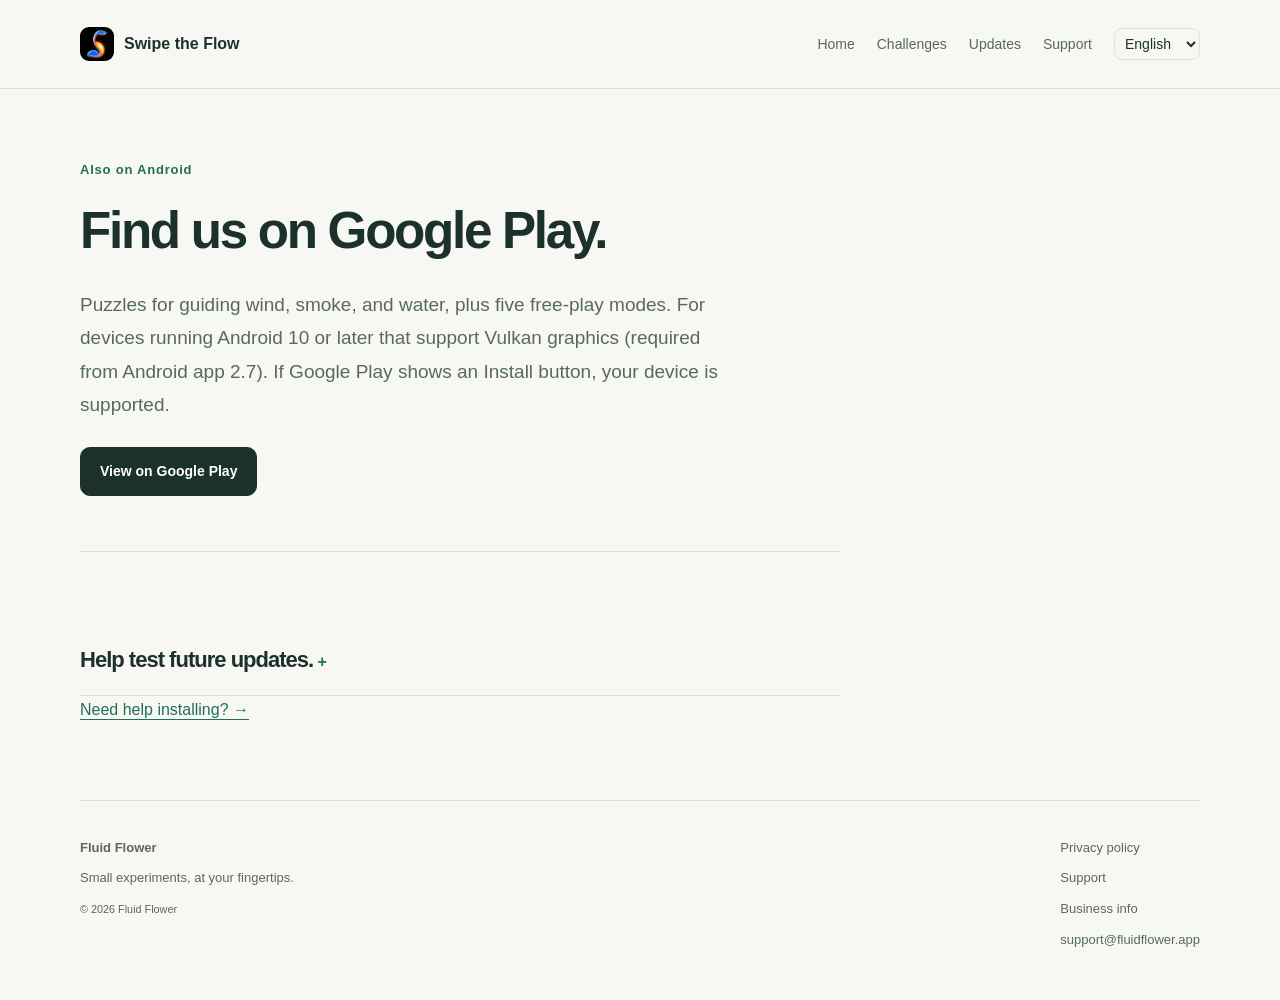
==== commit d544256d: "초안: 바닥글·사업자 정보 연락처를 support@fluidflower.app으로 — 방침과 같은 날 게시, 사용자 승인 대기" ====
--- a/android/index.html
+++ b/android/index.html
@@ -1 +1 @@
-<!doctype html><html lang="en"><head><meta charset="utf-8"><meta name="viewport" content="width=device-width,initial-scale=1"><meta name="theme-color" content="#f7f8f4"><meta name="description" content="Puzzles for guiding wind, smoke, and water, plus five free-play modes. For devices running Android 10 or later with Vulkan graphics support."><meta property="og:title" content="Swipe the Flow · Android"><meta property="og:description" content="Puzzles for guiding wind, smoke, and water, plus five free-play modes. For devices running Android 10 or later with Vulkan graphics support."><meta property="og:type" content="website"><meta property="og:image" content="https://fluid-flower.github.io/assets/og.jpg"><meta property="og:image:width" content="1200"><meta property="og:image:height" content="630"><meta property="og:image:alt" content="Swipe the Flow — real app screens: Smoke Lab, Water Playground, Wind Tunnel"><meta name="twitter:card" content="summary_large_image"><meta property="og:url" content="https://fluid-flower.github.io/android/"><link rel="alternate" hreflang="ko" href="https://fluid-flower.github.io/android/?lang=ko"><link rel="alternate" hreflang="en" href="https://fluid-flower.github.io/android/?lang=en"><link rel="alternate" hreflang="ja" href="https://fluid-flower.github.io/android/?lang=ja"><link rel="alternate" hreflang="de" href="https://fluid-flower.github.io/android/?lang=de"><link rel="alternate" hreflang="x-default" href="https://fluid-flower.github.io/android/"><link rel="icon" href="/app-icon.png"><link rel="apple-touch-icon" href="/app-icon.png"><link rel="stylesheet" href="/assets/site.css"><script src="/assets/site.js" defer></script><title>Swipe the Flow · Android</title></head><body><a data-ko="본문으로 건너뛰기" data-en="Skip to content" data-ja="本文へ移動" data-de="Zum Inhalt springen" class="skip" href="#main">본문으로 건너뛰기</a><header class="site-header"><div class="shell nav"><a class="brand" href="/"><img src="/app-icon.png" alt="" width="34" height="34"><span>Swipe the Flow</span></a><nav aria-label="Menu" data-aria-ko="메뉴" data-aria-en="Menu" data-aria-ja="メニュー" data-aria-de="Menü"><a data-ko="홈" data-en="Home" data-ja="ホーム" data-de="Start" href="/">홈</a><a data-ko="도전" data-en="Challenges" data-ja="チャレンジ" data-de="Herausforderungen" href="/#challenges">도전</a><a data-ko="업데이트" data-en="Updates" data-ja="更新情報" data-de="Neuigkeiten" href="/#updates">업데이트</a><a data-ko="고객지원" data-en="Support" data-ja="サポート" data-de="Support" href="/swipe-the-flow-privacy/support.html">고객지원</a><label class="language"><span class="sr-only">언어 · Language · 言語 · Sprache</span><select id="languageSelect"><option value="ko">한국어</option><option value="en">English</option><option value="ja">日本語</option><option value="de">Deutsch</option></select></label></nav></div></header><main id="main" class="shell"><section class="page-heading"><p data-ko="Android에서도" data-en="Also on Android" data-ja="Android でも" data-de="Auch für Android" class="eyebrow">Android에서도</p><h1 data-ko="Google Play에서 만나요." data-en="Find us on Google Play." data-ja="Google Play で遊ぼう。" data-de="Du findest uns bei Google Play." >Google Play에서 만나요.</h1><p data-ko="바람·연기·물의 길을 만드는 퍼즐, 그리고 자유롭게 만져보는 다섯 가지 모드. Android 10 이상이고 Vulkan 그래픽을 지원하는 기기에서 즐기세요(Android 앱 2.7부터 필요). Google Play에 설치 버튼이 보이면 쓸 수 있는 기기예요." data-en="Puzzles for guiding wind, smoke, and water, plus five free-play modes. For devices running Android 10 or later that support Vulkan graphics (required from Android app 2.7). If Google Play shows an Install button, your device is supported." data-ja="風・煙・水の道をつくるパズルと、自由に触って遊ぶ5つのモード。Android 10 以降で、Vulkan グラフィックスに対応した端末で楽しめます（Android 版 2.7 から必要）。Google Play にインストールボタンが表示されれば対応端末です。" data-de="Rätsel, in denen du Wind, Rauch und Wasser lenkst, dazu fünf Modi zum freien Spielen. Für Geräte ab Android 10 mit Vulkan-Grafikunterstützung (ab der Android-App 2.7 nötig). Zeigt Google Play die Schaltfläche „Installieren“, wird dein Gerät unterstützt." class="lede">바람·연기·물의 길을 만드는 퍼즐, 그리고 자유롭게 만져보는 다섯 가지 모드. Android 10 이상이고 Vulkan 그래픽을 지원하는 기기에서 즐기세요(Android 앱 2.7부터 필요). Google Play에 설치 버튼이 보이면 쓸 수 있는 기기예요.</p><a data-ko="Google Play에서 보기" data-en="View on Google Play" data-ja="Google Play で見る" data-de="Bei Google Play ansehen" class="button" data-store="play" href="https://play.google.com/store/apps/details?id=io.github.fluidflower.swipetheflow&amp;referrer=utm_source%3Dwebsite%26utm_medium%3Dandroid_page">Google Play에서 보기</a></section><section class="section narrow"><details class="tester"><summary><h2 data-ko="다음 업데이트를 먼저 경험하고 싶다면." data-en="Help test future updates." data-ja="次の更新を、一足先に。" data-de="Teste kommende Updates." >다음 업데이트를 먼저 경험하고 싶다면.</h2></summary><p data-ko="테스트 참여는 선택입니다. 일반 설치에는 아래 절차가 필요하지 않습니다. 테스트를 원하면 Android 기기에서 사용하는 Google 계정으로 그룹에 가입한 뒤 Play 테스트 링크를 열어 주세요." data-en="Testing is optional; it is not required to install the public app. To test future updates, join the group with the Google account you use on your Android device, then open the Play testing link." data-ja="テストへの参加は任意です。通常版のインストールには以下の手順は必要ありません。参加する場合は、Android 端末で使っている Google アカウントでグループに加入してから、Play のテストリンクを開いてください。" data-de="Der Test ist freiwillig und für die normale App nicht nötig. Wenn du kommende Updates testen möchtest, tritt mit dem Google-Konto deines Android-Geräts der Gruppe bei und öffne dann den Play-Testlink." >테스트 참여는 선택입니다. 일반 설치에는 아래 절차가 필요하지 않습니다. 테스트를 원하면 Android 기기에서 사용하는 Google 계정으로 그룹에 가입한 뒤 Play 테스트 링크를 열어 주세요.</p><ol class="steps"><li><a data-ko="테스터 그룹 가입" data-en="Join the tester group" data-ja="テスターグループに参加" data-de="Der Testgruppe beitreten" href="https://groups.google.com/g/swipetheflow-testers">테스터 그룹 가입</a></li><li><a data-ko="Play 테스트 참여" data-en="Open the Play testing link" data-ja="Play のテストに参加" data-de="Play-Testlink öffnen" href="https://play.google.com/apps/testing/io.github.fluidflower.swipetheflow">Play 테스트 참여</a></li></ol></details><a data-ko="설치에 도움이 필요하면 →" data-en="Need help installing? →" data-ja="インストールでお困りですか？ →" data-de="Hilfe bei der Installation? →" href="/swipe-the-flow-privacy/support.html">설치에 도움이 필요하면 →</a></section></main><footer class="shell footer"><div><strong>Fluid Flower</strong><p data-ko="손끝에서 시작되는 작은 실험." data-en="Small experiments, at your fingertips." data-ja="指先から始まる、小さな実験。" data-de="Kleine Experimente, direkt unter deinen Fingern." >손끝에서 시작되는 작은 실험.</p><small>© 2026 Fluid Flower</small></div><nav aria-label="Footer" data-aria-ko="하단 메뉴" data-aria-en="Footer" data-aria-ja="フッター" data-aria-de="Fußzeile"><a data-ko="개인정보처리방침" data-en="Privacy policy" data-ja="プライバシーポリシー" data-de="Datenschutzerklärung" href="/swipe-the-flow-privacy/">개인정보처리방침</a><a data-ko="고객지원" data-en="Support" data-ja="サポート" data-de="Support" href="/swipe-the-flow-privacy/support.html">고객지원</a><a data-ko="사업자 정보" data-en="Business info" data-ja="事業者情報" data-de="Impressum" href="/business/">사업자 정보</a><a href="mailto:junho4268@naver.com">junho4268@naver.com</a></nav></footer></body></html>
+<!doctype html><html lang="en"><head><meta charset="utf-8"><meta name="viewport" content="width=device-width,initial-scale=1"><meta name="theme-color" content="#f7f8f4"><meta name="description" content="Puzzles for guiding wind, smoke, and water, plus five free-play modes. For devices running Android 10 or later with Vulkan graphics support."><meta property="og:title" content="Swipe the Flow · Android"><meta property="og:description" content="Puzzles for guiding wind, smoke, and water, plus five free-play modes. For devices running Android 10 or later with Vulkan graphics support."><meta property="og:type" content="website"><meta property="og:image" content="https://fluid-flower.github.io/assets/og.jpg"><meta property="og:image:width" content="1200"><meta property="og:image:height" content="630"><meta property="og:image:alt" content="Swipe the Flow — real app screens: Smoke Lab, Water Playground, Wind Tunnel"><meta name="twitter:card" content="summary_large_image"><meta property="og:url" content="https://fluid-flower.github.io/android/"><link rel="alternate" hreflang="ko" href="https://fluid-flower.github.io/android/?lang=ko"><link rel="alternate" hreflang="en" href="https://fluid-flower.github.io/android/?lang=en"><link rel="alternate" hreflang="ja" href="https://fluid-flower.github.io/android/?lang=ja"><link rel="alternate" hreflang="de" href="https://fluid-flower.github.io/android/?lang=de"><link rel="alternate" hreflang="x-default" href="https://fluid-flower.github.io/android/"><link rel="icon" href="/app-icon.png"><link rel="apple-touch-icon" href="/app-icon.png"><link rel="stylesheet" href="/assets/site.css"><script src="/assets/site.js" defer></script><title>Swipe the Flow · Android</title></head><body><a data-ko="본문으로 건너뛰기" data-en="Skip to content" data-ja="本文へ移動" data-de="Zum Inhalt springen" class="skip" href="#main">본문으로 건너뛰기</a><header class="site-header"><div class="shell nav"><a class="brand" href="/"><img src="/app-icon.png" alt="" width="34" height="34"><span>Swipe the Flow</span></a><nav aria-label="Menu" data-aria-ko="메뉴" data-aria-en="Menu" data-aria-ja="メニュー" data-aria-de="Menü"><a data-ko="홈" data-en="Home" data-ja="ホーム" data-de="Start" href="/">홈</a><a data-ko="도전" data-en="Challenges" data-ja="チャレンジ" data-de="Herausforderungen" href="/#challenges">도전</a><a data-ko="업데이트" data-en="Updates" data-ja="更新情報" data-de="Neuigkeiten" href="/#updates">업데이트</a><a data-ko="고객지원" data-en="Support" data-ja="サポート" data-de="Support" href="/swipe-the-flow-privacy/support.html">고객지원</a><label class="language"><span class="sr-only">언어 · Language · 言語 · Sprache</span><select id="languageSelect"><option value="ko">한국어</option><option value="en">English</option><option value="ja">日本語</option><option value="de">Deutsch</option></select></label></nav></div></header><main id="main" class="shell"><section class="page-heading"><p data-ko="Android에서도" data-en="Also on Android" data-ja="Android でも" data-de="Auch für Android" class="eyebrow">Android에서도</p><h1 data-ko="Google Play에서 만나요." data-en="Find us on Google Play." data-ja="Google Play で遊ぼう。" data-de="Du findest uns bei Google Play." >Google Play에서 만나요.</h1><p data-ko="바람·연기·물의 길을 만드는 퍼즐, 그리고 자유롭게 만져보는 다섯 가지 모드. Android 10 이상이고 Vulkan 그래픽을 지원하는 기기에서 즐기세요(Android 앱 2.7부터 필요). Google Play에 설치 버튼이 보이면 쓸 수 있는 기기예요." data-en="Puzzles for guiding wind, smoke, and water, plus five free-play modes. For devices running Android 10 or later that support Vulkan graphics (required from Android app 2.7). If Google Play shows an Install button, your device is supported." data-ja="風・煙・水の道をつくるパズルと、自由に触って遊ぶ5つのモード。Android 10 以降で、Vulkan グラフィックスに対応した端末で楽しめます（Android 版 2.7 から必要）。Google Play にインストールボタンが表示されれば対応端末です。" data-de="Rätsel, in denen du Wind, Rauch und Wasser lenkst, dazu fünf Modi zum freien Spielen. Für Geräte ab Android 10 mit Vulkan-Grafikunterstützung (ab der Android-App 2.7 nötig). Zeigt Google Play die Schaltfläche „Installieren“, wird dein Gerät unterstützt." class="lede">바람·연기·물의 길을 만드는 퍼즐, 그리고 자유롭게 만져보는 다섯 가지 모드. Android 10 이상이고 Vulkan 그래픽을 지원하는 기기에서 즐기세요(Android 앱 2.7부터 필요). Google Play에 설치 버튼이 보이면 쓸 수 있는 기기예요.</p><a data-ko="Google Play에서 보기" data-en="View on Google Play" data-ja="Google Play で見る" data-de="Bei Google Play ansehen" class="button" data-store="play" href="https://play.google.com/store/apps/details?id=io.github.fluidflower.swipetheflow&amp;referrer=utm_source%3Dwebsite%26utm_medium%3Dandroid_page">Google Play에서 보기</a></section><section class="section narrow"><details class="tester"><summary><h2 data-ko="다음 업데이트를 먼저 경험하고 싶다면." data-en="Help test future updates." data-ja="次の更新を、一足先に。" data-de="Teste kommende Updates." >다음 업데이트를 먼저 경험하고 싶다면.</h2></summary><p data-ko="테스트 참여는 선택입니다. 일반 설치에는 아래 절차가 필요하지 않습니다. 테스트를 원하면 Android 기기에서 사용하는 Google 계정으로 그룹에 가입한 뒤 Play 테스트 링크를 열어 주세요." data-en="Testing is optional; it is not required to install the public app. To test future updates, join the group with the Google account you use on your Android device, then open the Play testing link." data-ja="テストへの参加は任意です。通常版のインストールには以下の手順は必要ありません。参加する場合は、Android 端末で使っている Google アカウントでグループに加入してから、Play のテストリンクを開いてください。" data-de="Der Test ist freiwillig und für die normale App nicht nötig. Wenn du kommende Updates testen möchtest, tritt mit dem Google-Konto deines Android-Geräts der Gruppe bei und öffne dann den Play-Testlink." >테스트 참여는 선택입니다. 일반 설치에는 아래 절차가 필요하지 않습니다. 테스트를 원하면 Android 기기에서 사용하는 Google 계정으로 그룹에 가입한 뒤 Play 테스트 링크를 열어 주세요.</p><ol class="steps"><li><a data-ko="테스터 그룹 가입" data-en="Join the tester group" data-ja="テスターグループに参加" data-de="Der Testgruppe beitreten" href="https://groups.google.com/g/swipetheflow-testers">테스터 그룹 가입</a></li><li><a data-ko="Play 테스트 참여" data-en="Open the Play testing link" data-ja="Play のテストに参加" data-de="Play-Testlink öffnen" href="https://play.google.com/apps/testing/io.github.fluidflower.swipetheflow">Play 테스트 참여</a></li></ol></details><a data-ko="설치에 도움이 필요하면 →" data-en="Need help installing? →" data-ja="インストールでお困りですか？ →" data-de="Hilfe bei der Installation? →" href="/swipe-the-flow-privacy/support.html">설치에 도움이 필요하면 →</a></section></main><footer class="shell footer"><div><strong>Fluid Flower</strong><p data-ko="손끝에서 시작되는 작은 실험." data-en="Small experiments, at your fingertips." data-ja="指先から始まる、小さな実験。" data-de="Kleine Experimente, direkt unter deinen Fingern." >손끝에서 시작되는 작은 실험.</p><small>© 2026 Fluid Flower</small></div><nav aria-label="Footer" data-aria-ko="하단 메뉴" data-aria-en="Footer" data-aria-ja="フッター" data-aria-de="Fußzeile"><a data-ko="개인정보처리방침" data-en="Privacy policy" data-ja="プライバシーポリシー" data-de="Datenschutzerklärung" href="/swipe-the-flow-privacy/">개인정보처리방침</a><a data-ko="고객지원" data-en="Support" data-ja="サポート" data-de="Support" href="/swipe-the-flow-privacy/support.html">고객지원</a><a data-ko="사업자 정보" data-en="Business info" data-ja="事業者情報" data-de="Impressum" href="/business/">사업자 정보</a><a href="mailto:support@fluidflower.app">support@fluidflower.app</a></nav></footer></body></html>
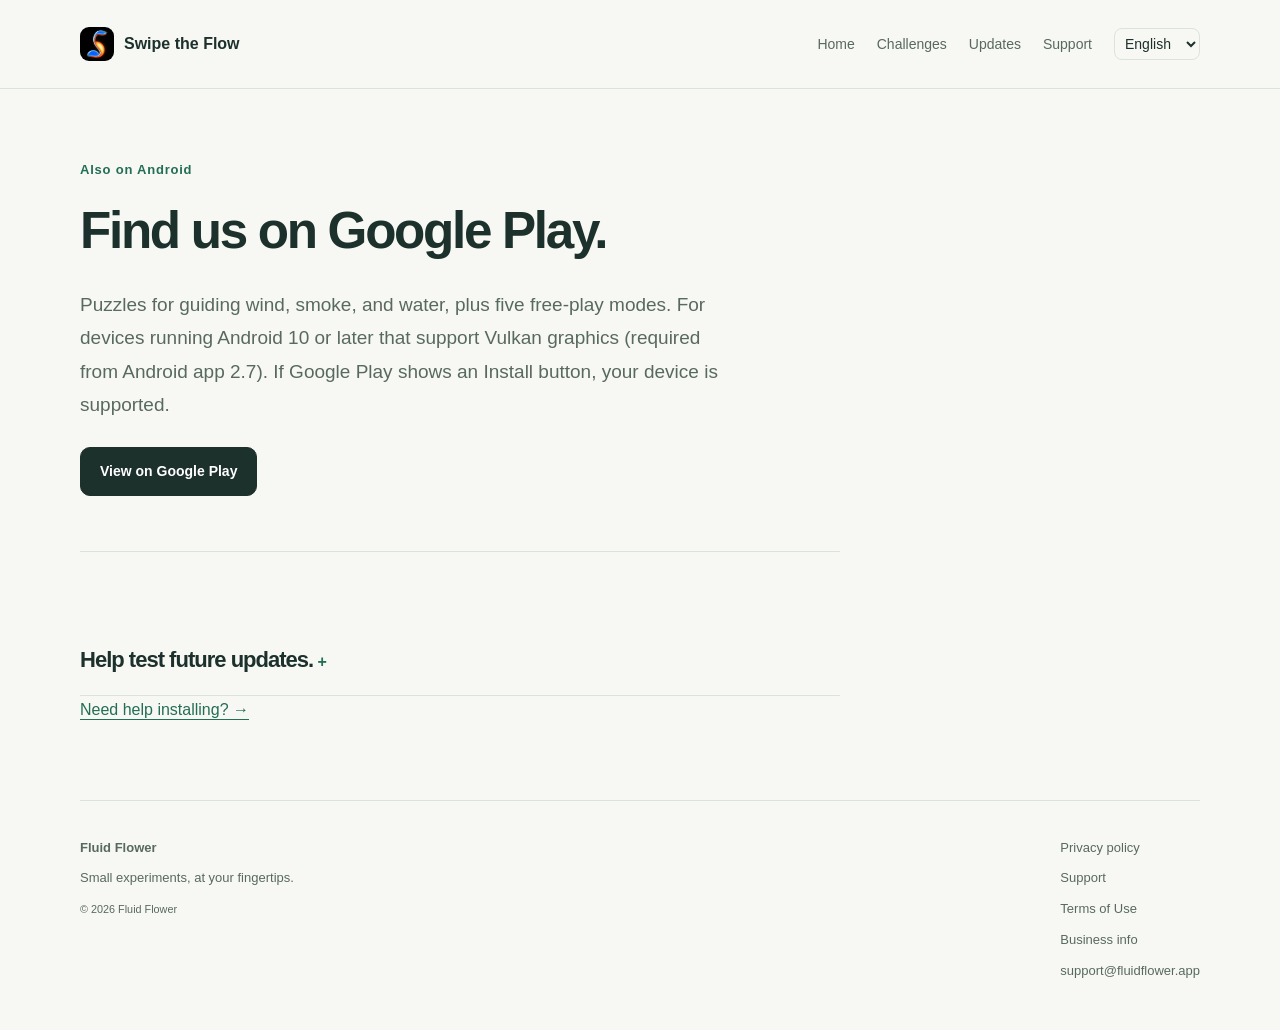
==== commit 337841be: "바닥글에 이용약관 링크 · 사이트 지도에 약관 페이지" ====
--- a/android/index.html
+++ b/android/index.html
@@ -1 +1 @@
-<!doctype html><html lang="en"><head><meta charset="utf-8"><meta name="viewport" content="width=device-width,initial-scale=1"><meta name="theme-color" content="#f7f8f4"><meta name="description" content="Puzzles for guiding wind, smoke, and water, plus five free-play modes. For devices running Android 10 or later with Vulkan graphics support."><meta property="og:title" content="Swipe the Flow · Android"><meta property="og:description" content="Puzzles for guiding wind, smoke, and water, plus five free-play modes. For devices running Android 10 or later with Vulkan graphics support."><meta property="og:type" content="website"><meta property="og:image" content="https://fluid-flower.github.io/assets/og.jpg"><meta property="og:image:width" content="1200"><meta property="og:image:height" content="630"><meta property="og:image:alt" content="Swipe the Flow — real app screens: Smoke Lab, Water Playground, Wind Tunnel"><meta name="twitter:card" content="summary_large_image"><meta property="og:url" content="https://fluid-flower.github.io/android/"><link rel="alternate" hreflang="ko" href="https://fluid-flower.github.io/android/?lang=ko"><link rel="alternate" hreflang="en" href="https://fluid-flower.github.io/android/?lang=en"><link rel="alternate" hreflang="ja" href="https://fluid-flower.github.io/android/?lang=ja"><link rel="alternate" hreflang="de" href="https://fluid-flower.github.io/android/?lang=de"><link rel="alternate" hreflang="x-default" href="https://fluid-flower.github.io/android/"><link rel="icon" href="/app-icon.png"><link rel="apple-touch-icon" href="/app-icon.png"><link rel="stylesheet" href="/assets/site.css"><script src="/assets/site.js" defer></script><title>Swipe the Flow · Android</title></head><body><a data-ko="본문으로 건너뛰기" data-en="Skip to content" data-ja="本文へ移動" data-de="Zum Inhalt springen" class="skip" href="#main">본문으로 건너뛰기</a><header class="site-header"><div class="shell nav"><a class="brand" href="/"><img src="/app-icon.png" alt="" width="34" height="34"><span>Swipe the Flow</span></a><nav aria-label="Menu" data-aria-ko="메뉴" data-aria-en="Menu" data-aria-ja="メニュー" data-aria-de="Menü"><a data-ko="홈" data-en="Home" data-ja="ホーム" data-de="Start" href="/">홈</a><a data-ko="도전" data-en="Challenges" data-ja="チャレンジ" data-de="Herausforderungen" href="/#challenges">도전</a><a data-ko="업데이트" data-en="Updates" data-ja="更新情報" data-de="Neuigkeiten" href="/#updates">업데이트</a><a data-ko="고객지원" data-en="Support" data-ja="サポート" data-de="Support" href="/swipe-the-flow-privacy/support.html">고객지원</a><label class="language"><span class="sr-only">언어 · Language · 言語 · Sprache</span><select id="languageSelect"><option value="ko">한국어</option><option value="en">English</option><option value="ja">日本語</option><option value="de">Deutsch</option></select></label></nav></div></header><main id="main" class="shell"><section class="page-heading"><p data-ko="Android에서도" data-en="Also on Android" data-ja="Android でも" data-de="Auch für Android" class="eyebrow">Android에서도</p><h1 data-ko="Google Play에서 만나요." data-en="Find us on Google Play." data-ja="Google Play で遊ぼう。" data-de="Du findest uns bei Google Play." >Google Play에서 만나요.</h1><p data-ko="바람·연기·물의 길을 만드는 퍼즐, 그리고 자유롭게 만져보는 다섯 가지 모드. Android 10 이상이고 Vulkan 그래픽을 지원하는 기기에서 즐기세요(Android 앱 2.7부터 필요). Google Play에 설치 버튼이 보이면 쓸 수 있는 기기예요." data-en="Puzzles for guiding wind, smoke, and water, plus five free-play modes. For devices running Android 10 or later that support Vulkan graphics (required from Android app 2.7). If Google Play shows an Install button, your device is supported." data-ja="風・煙・水の道をつくるパズルと、自由に触って遊ぶ5つのモード。Android 10 以降で、Vulkan グラフィックスに対応した端末で楽しめます（Android 版 2.7 から必要）。Google Play にインストールボタンが表示されれば対応端末です。" data-de="Rätsel, in denen du Wind, Rauch und Wasser lenkst, dazu fünf Modi zum freien Spielen. Für Geräte ab Android 10 mit Vulkan-Grafikunterstützung (ab der Android-App 2.7 nötig). Zeigt Google Play die Schaltfläche „Installieren“, wird dein Gerät unterstützt." class="lede">바람·연기·물의 길을 만드는 퍼즐, 그리고 자유롭게 만져보는 다섯 가지 모드. Android 10 이상이고 Vulkan 그래픽을 지원하는 기기에서 즐기세요(Android 앱 2.7부터 필요). Google Play에 설치 버튼이 보이면 쓸 수 있는 기기예요.</p><a data-ko="Google Play에서 보기" data-en="View on Google Play" data-ja="Google Play で見る" data-de="Bei Google Play ansehen" class="button" data-store="play" href="https://play.google.com/store/apps/details?id=io.github.fluidflower.swipetheflow&amp;referrer=utm_source%3Dwebsite%26utm_medium%3Dandroid_page">Google Play에서 보기</a></section><section class="section narrow"><details class="tester"><summary><h2 data-ko="다음 업데이트를 먼저 경험하고 싶다면." data-en="Help test future updates." data-ja="次の更新を、一足先に。" data-de="Teste kommende Updates." >다음 업데이트를 먼저 경험하고 싶다면.</h2></summary><p data-ko="테스트 참여는 선택입니다. 일반 설치에는 아래 절차가 필요하지 않습니다. 테스트를 원하면 Android 기기에서 사용하는 Google 계정으로 그룹에 가입한 뒤 Play 테스트 링크를 열어 주세요." data-en="Testing is optional; it is not required to install the public app. To test future updates, join the group with the Google account you use on your Android device, then open the Play testing link." data-ja="テストへの参加は任意です。通常版のインストールには以下の手順は必要ありません。参加する場合は、Android 端末で使っている Google アカウントでグループに加入してから、Play のテストリンクを開いてください。" data-de="Der Test ist freiwillig und für die normale App nicht nötig. Wenn du kommende Updates testen möchtest, tritt mit dem Google-Konto deines Android-Geräts der Gruppe bei und öffne dann den Play-Testlink." >테스트 참여는 선택입니다. 일반 설치에는 아래 절차가 필요하지 않습니다. 테스트를 원하면 Android 기기에서 사용하는 Google 계정으로 그룹에 가입한 뒤 Play 테스트 링크를 열어 주세요.</p><ol class="steps"><li><a data-ko="테스터 그룹 가입" data-en="Join the tester group" data-ja="テスターグループに参加" data-de="Der Testgruppe beitreten" href="https://groups.google.com/g/swipetheflow-testers">테스터 그룹 가입</a></li><li><a data-ko="Play 테스트 참여" data-en="Open the Play testing link" data-ja="Play のテストに参加" data-de="Play-Testlink öffnen" href="https://play.google.com/apps/testing/io.github.fluidflower.swipetheflow">Play 테스트 참여</a></li></ol></details><a data-ko="설치에 도움이 필요하면 →" data-en="Need help installing? →" data-ja="インストールでお困りですか？ →" data-de="Hilfe bei der Installation? →" href="/swipe-the-flow-privacy/support.html">설치에 도움이 필요하면 →</a></section></main><footer class="shell footer"><div><strong>Fluid Flower</strong><p data-ko="손끝에서 시작되는 작은 실험." data-en="Small experiments, at your fingertips." data-ja="指先から始まる、小さな実験。" data-de="Kleine Experimente, direkt unter deinen Fingern." >손끝에서 시작되는 작은 실험.</p><small>© 2026 Fluid Flower</small></div><nav aria-label="Footer" data-aria-ko="하단 메뉴" data-aria-en="Footer" data-aria-ja="フッター" data-aria-de="Fußzeile"><a data-ko="개인정보처리방침" data-en="Privacy policy" data-ja="プライバシーポリシー" data-de="Datenschutzerklärung" href="/swipe-the-flow-privacy/">개인정보처리방침</a><a data-ko="고객지원" data-en="Support" data-ja="サポート" data-de="Support" href="/swipe-the-flow-privacy/support.html">고객지원</a><a data-ko="사업자 정보" data-en="Business info" data-ja="事業者情報" data-de="Impressum" href="/business/">사업자 정보</a><a href="mailto:support@fluidflower.app">support@fluidflower.app</a></nav></footer></body></html>
+<!doctype html><html lang="en"><head><meta charset="utf-8"><meta name="viewport" content="width=device-width,initial-scale=1"><meta name="theme-color" content="#f7f8f4"><meta name="description" content="Puzzles for guiding wind, smoke, and water, plus five free-play modes. For devices running Android 10 or later with Vulkan graphics support."><meta property="og:title" content="Swipe the Flow · Android"><meta property="og:description" content="Puzzles for guiding wind, smoke, and water, plus five free-play modes. For devices running Android 10 or later with Vulkan graphics support."><meta property="og:type" content="website"><meta property="og:image" content="https://fluidflower.app/assets/og.jpg"><meta property="og:image:width" content="1200"><meta property="og:image:height" content="630"><meta property="og:image:alt" content="Swipe the Flow — real app screens: Smoke Lab, Water Playground, Wind Tunnel"><meta name="twitter:card" content="summary_large_image"><meta property="og:url" content="https://fluidflower.app/android/"><link rel="alternate" hreflang="ko" href="https://fluidflower.app/android/?lang=ko"><link rel="alternate" hreflang="en" href="https://fluidflower.app/android/?lang=en"><link rel="alternate" hreflang="ja" href="https://fluidflower.app/android/?lang=ja"><link rel="alternate" hreflang="de" href="https://fluidflower.app/android/?lang=de"><link rel="alternate" hreflang="x-default" href="https://fluidflower.app/android/"><link rel="icon" href="/app-icon.png"><link rel="apple-touch-icon" href="/app-icon.png"><link rel="stylesheet" href="/assets/site.css"><script src="/assets/site.js" defer></script><title>Swipe the Flow · Android</title></head><body><a data-ko="본문으로 건너뛰기" data-en="Skip to content" data-ja="本文へ移動" data-de="Zum Inhalt springen" class="skip" href="#main">본문으로 건너뛰기</a><header class="site-header"><div class="shell nav"><a class="brand" href="/"><img src="/app-icon.png" alt="" width="34" height="34"><span>Swipe the Flow</span></a><nav aria-label="Menu" data-aria-ko="메뉴" data-aria-en="Menu" data-aria-ja="メニュー" data-aria-de="Menü"><a data-ko="홈" data-en="Home" data-ja="ホーム" data-de="Start" href="/">홈</a><a data-ko="도전" data-en="Challenges" data-ja="チャレンジ" data-de="Herausforderungen" href="/#challenges">도전</a><a data-ko="업데이트" data-en="Updates" data-ja="更新情報" data-de="Neuigkeiten" href="/#updates">업데이트</a><a data-ko="고객지원" data-en="Support" data-ja="サポート" data-de="Support" href="/swipe-the-flow-privacy/support.html">고객지원</a><label class="language"><span class="sr-only">언어 · Language · 言語 · Sprache</span><select id="languageSelect"><option value="ko">한국어</option><option value="en">English</option><option value="ja">日本語</option><option value="de">Deutsch</option></select></label></nav></div></header><main id="main" class="shell"><section class="page-heading"><p data-ko="Android에서도" data-en="Also on Android" data-ja="Android でも" data-de="Auch für Android" class="eyebrow">Android에서도</p><h1 data-ko="Google Play에서 만나요." data-en="Find us on Google Play." data-ja="Google Play で遊ぼう。" data-de="Du findest uns bei Google Play." >Google Play에서 만나요.</h1><p data-ko="바람·연기·물의 길을 만드는 퍼즐, 그리고 자유롭게 만져보는 다섯 가지 모드. Android 10 이상이고 Vulkan 그래픽을 지원하는 기기에서 즐기세요(Android 앱 2.7부터 필요). Google Play에 설치 버튼이 보이면 쓸 수 있는 기기예요." data-en="Puzzles for guiding wind, smoke, and water, plus five free-play modes. For devices running Android 10 or later that support Vulkan graphics (required from Android app 2.7). If Google Play shows an Install button, your device is supported." data-ja="風・煙・水の道をつくるパズルと、自由に触って遊ぶ5つのモード。Android 10 以降で、Vulkan グラフィックスに対応した端末で楽しめます（Android 版 2.7 から必要）。Google Play にインストールボタンが表示されれば対応端末です。" data-de="Rätsel, in denen du Wind, Rauch und Wasser lenkst, dazu fünf Modi zum freien Spielen. Für Geräte ab Android 10 mit Vulkan-Grafikunterstützung (ab der Android-App 2.7 nötig). Zeigt Google Play die Schaltfläche „Installieren“, wird dein Gerät unterstützt." class="lede">바람·연기·물의 길을 만드는 퍼즐, 그리고 자유롭게 만져보는 다섯 가지 모드. Android 10 이상이고 Vulkan 그래픽을 지원하는 기기에서 즐기세요(Android 앱 2.7부터 필요). Google Play에 설치 버튼이 보이면 쓸 수 있는 기기예요.</p><a data-ko="Google Play에서 보기" data-en="View on Google Play" data-ja="Google Play で見る" data-de="Bei Google Play ansehen" class="button" data-store="play" href="https://play.google.com/store/apps/details?id=io.github.fluidflower.swipetheflow&amp;referrer=utm_source%3Dwebsite%26utm_medium%3Dandroid_page">Google Play에서 보기</a></section><section class="section narrow"><details class="tester"><summary><h2 data-ko="다음 업데이트를 먼저 경험하고 싶다면." data-en="Help test future updates." data-ja="次の更新を、一足先に。" data-de="Teste kommende Updates." >다음 업데이트를 먼저 경험하고 싶다면.</h2></summary><p data-ko="테스트 참여는 선택입니다. 일반 설치에는 아래 절차가 필요하지 않습니다. 테스트를 원하면 Android 기기에서 사용하는 Google 계정으로 그룹에 가입한 뒤 Play 테스트 링크를 열어 주세요." data-en="Testing is optional; it is not required to install the public app. To test future updates, join the group with the Google account you use on your Android device, then open the Play testing link." data-ja="テストへの参加は任意です。通常版のインストールには以下の手順は必要ありません。参加する場合は、Android 端末で使っている Google アカウントでグループに加入してから、Play のテストリンクを開いてください。" data-de="Der Test ist freiwillig und für die normale App nicht nötig. Wenn du kommende Updates testen möchtest, tritt mit dem Google-Konto deines Android-Geräts der Gruppe bei und öffne dann den Play-Testlink." >테스트 참여는 선택입니다. 일반 설치에는 아래 절차가 필요하지 않습니다. 테스트를 원하면 Android 기기에서 사용하는 Google 계정으로 그룹에 가입한 뒤 Play 테스트 링크를 열어 주세요.</p><ol class="steps"><li><a data-ko="테스터 그룹 가입" data-en="Join the tester group" data-ja="テスターグループに参加" data-de="Der Testgruppe beitreten" href="https://groups.google.com/g/swipetheflow-testers">테스터 그룹 가입</a></li><li><a data-ko="Play 테스트 참여" data-en="Open the Play testing link" data-ja="Play のテストに参加" data-de="Play-Testlink öffnen" href="https://play.google.com/apps/testing/io.github.fluidflower.swipetheflow">Play 테스트 참여</a></li></ol></details><a data-ko="설치에 도움이 필요하면 →" data-en="Need help installing? →" data-ja="インストールでお困りですか？ →" data-de="Hilfe bei der Installation? →" href="/swipe-the-flow-privacy/support.html">설치에 도움이 필요하면 →</a></section></main><footer class="shell footer"><div><strong>Fluid Flower</strong><p data-ko="손끝에서 시작되는 작은 실험." data-en="Small experiments, at your fingertips." data-ja="指先から始まる、小さな実験。" data-de="Kleine Experimente, direkt unter deinen Fingern." >손끝에서 시작되는 작은 실험.</p><small>© 2026 Fluid Flower</small></div><nav aria-label="Footer" data-aria-ko="하단 메뉴" data-aria-en="Footer" data-aria-ja="フッター" data-aria-de="Fußzeile"><a data-ko="개인정보처리방침" data-en="Privacy policy" data-ja="プライバシーポリシー" data-de="Datenschutzerklärung" href="/swipe-the-flow-privacy/">개인정보처리방침</a><a data-ko="고객지원" data-en="Support" data-ja="サポート" data-de="Support" href="/swipe-the-flow-privacy/support.html">고객지원</a><a data-ko="이용약관" data-en="Terms of Use" data-ja="利用規約" data-de="Nutzungsbedingungen" href="/swipe-the-flow-privacy/terms.html">이용약관</a><a data-ko="사업자 정보" data-en="Business info" data-ja="事業者情報" data-de="Impressum" href="/business/">사업자 정보</a><a href="mailto:support@fluidflower.app">support@fluidflower.app</a></nav></footer></body></html>
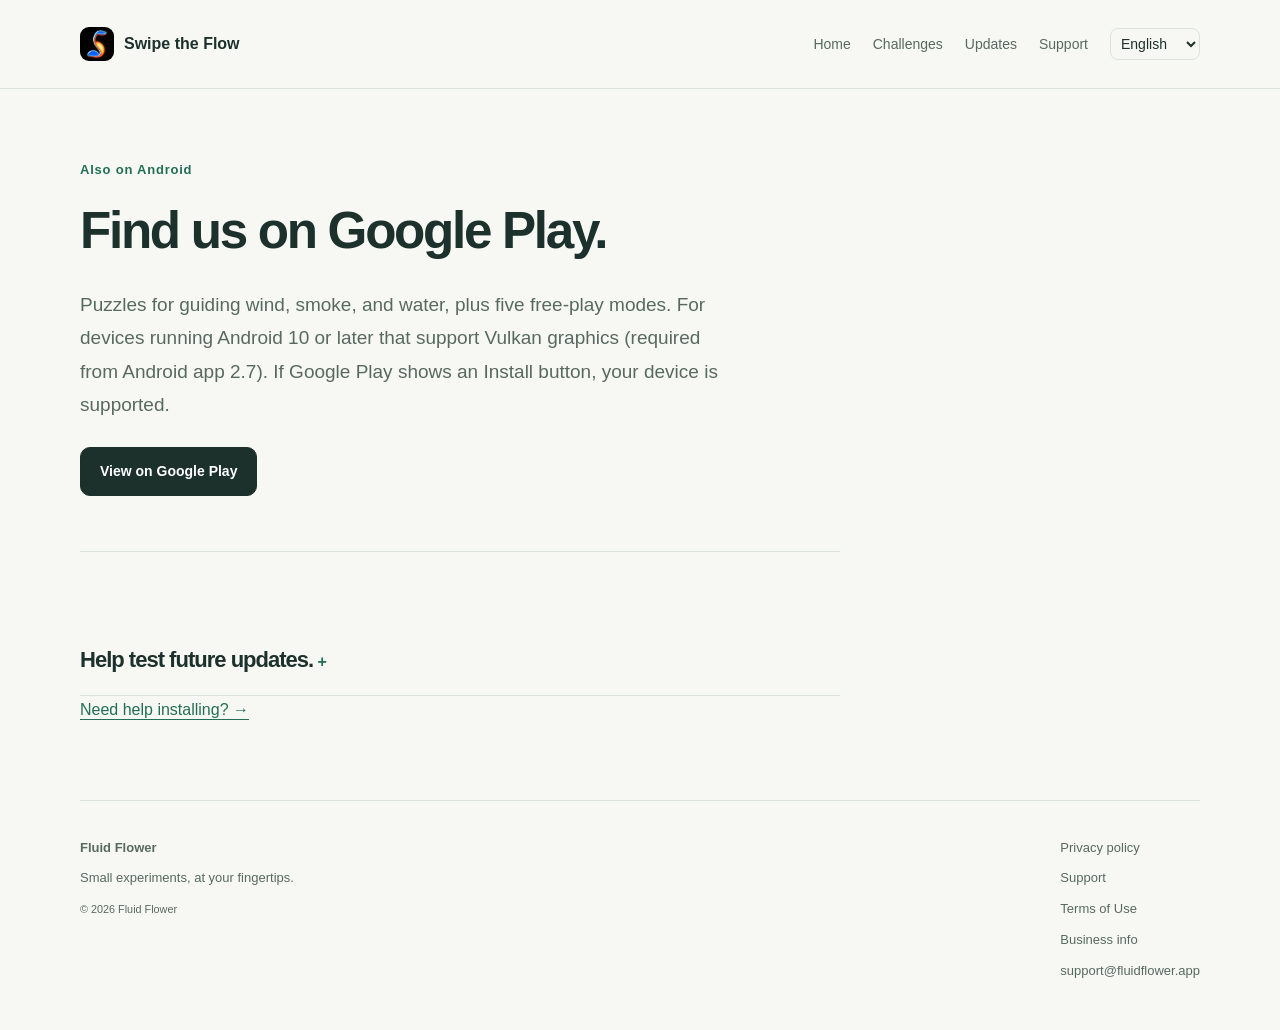
==== commit eb024528: "중국어 간체 초안 — 홈페이지·Android 안내·사업자 정보, 언어 고르기 zh(번체 브라우저는 간체로 안 보냄) 앱 세 개에 중국어 간체가 들어가(LBM2DApp T1164) " ====
--- a/android/index.html
+++ b/android/index.html
@@ -1 +1 @@
-<!doctype html><html lang="en"><head><meta charset="utf-8"><meta name="viewport" content="width=device-width,initial-scale=1"><meta name="theme-color" content="#f7f8f4"><meta name="description" content="Puzzles for guiding wind, smoke, and water, plus five free-play modes. For devices running Android 10 or later with Vulkan graphics support."><meta property="og:title" content="Swipe the Flow · Android"><meta property="og:description" content="Puzzles for guiding wind, smoke, and water, plus five free-play modes. For devices running Android 10 or later with Vulkan graphics support."><meta property="og:type" content="website"><meta property="og:image" content="https://fluidflower.app/assets/og.jpg"><meta property="og:image:width" content="1200"><meta property="og:image:height" content="630"><meta property="og:image:alt" content="Swipe the Flow — real app screens: Smoke Lab, Water Playground, Wind Tunnel"><meta name="twitter:card" content="summary_large_image"><meta property="og:url" content="https://fluidflower.app/android/"><link rel="alternate" hreflang="ko" href="https://fluidflower.app/android/?lang=ko"><link rel="alternate" hreflang="en" href="https://fluidflower.app/android/?lang=en"><link rel="alternate" hreflang="ja" href="https://fluidflower.app/android/?lang=ja"><link rel="alternate" hreflang="de" href="https://fluidflower.app/android/?lang=de"><link rel="alternate" hreflang="x-default" href="https://fluidflower.app/android/"><link rel="icon" href="/app-icon.png"><link rel="apple-touch-icon" href="/app-icon.png"><link rel="stylesheet" href="/assets/site.css"><script src="/assets/site.js" defer></script><title>Swipe the Flow · Android</title></head><body><a data-ko="본문으로 건너뛰기" data-en="Skip to content" data-ja="本文へ移動" data-de="Zum Inhalt springen" class="skip" href="#main">본문으로 건너뛰기</a><header class="site-header"><div class="shell nav"><a class="brand" href="/"><img src="/app-icon.png" alt="" width="34" height="34"><span>Swipe the Flow</span></a><nav aria-label="Menu" data-aria-ko="메뉴" data-aria-en="Menu" data-aria-ja="メニュー" data-aria-de="Menü"><a data-ko="홈" data-en="Home" data-ja="ホーム" data-de="Start" href="/">홈</a><a data-ko="도전" data-en="Challenges" data-ja="チャレンジ" data-de="Herausforderungen" href="/#challenges">도전</a><a data-ko="업데이트" data-en="Updates" data-ja="更新情報" data-de="Neuigkeiten" href="/#updates">업데이트</a><a data-ko="고객지원" data-en="Support" data-ja="サポート" data-de="Support" href="/swipe-the-flow-privacy/support.html">고객지원</a><label class="language"><span class="sr-only">언어 · Language · 言語 · Sprache</span><select id="languageSelect"><option value="ko">한국어</option><option value="en">English</option><option value="ja">日本語</option><option value="de">Deutsch</option></select></label></nav></div></header><main id="main" class="shell"><section class="page-heading"><p data-ko="Android에서도" data-en="Also on Android" data-ja="Android でも" data-de="Auch für Android" class="eyebrow">Android에서도</p><h1 data-ko="Google Play에서 만나요." data-en="Find us on Google Play." data-ja="Google Play で遊ぼう。" data-de="Du findest uns bei Google Play." >Google Play에서 만나요.</h1><p data-ko="바람·연기·물의 길을 만드는 퍼즐, 그리고 자유롭게 만져보는 다섯 가지 모드. Android 10 이상이고 Vulkan 그래픽을 지원하는 기기에서 즐기세요(Android 앱 2.7부터 필요). Google Play에 설치 버튼이 보이면 쓸 수 있는 기기예요." data-en="Puzzles for guiding wind, smoke, and water, plus five free-play modes. For devices running Android 10 or later that support Vulkan graphics (required from Android app 2.7). If Google Play shows an Install button, your device is supported." data-ja="風・煙・水の道をつくるパズルと、自由に触って遊ぶ5つのモード。Android 10 以降で、Vulkan グラフィックスに対応した端末で楽しめます（Android 版 2.7 から必要）。Google Play にインストールボタンが表示されれば対応端末です。" data-de="Rätsel, in denen du Wind, Rauch und Wasser lenkst, dazu fünf Modi zum freien Spielen. Für Geräte ab Android 10 mit Vulkan-Grafikunterstützung (ab der Android-App 2.7 nötig). Zeigt Google Play die Schaltfläche „Installieren“, wird dein Gerät unterstützt." class="lede">바람·연기·물의 길을 만드는 퍼즐, 그리고 자유롭게 만져보는 다섯 가지 모드. Android 10 이상이고 Vulkan 그래픽을 지원하는 기기에서 즐기세요(Android 앱 2.7부터 필요). Google Play에 설치 버튼이 보이면 쓸 수 있는 기기예요.</p><a data-ko="Google Play에서 보기" data-en="View on Google Play" data-ja="Google Play で見る" data-de="Bei Google Play ansehen" class="button" data-store="play" href="https://play.google.com/store/apps/details?id=io.github.fluidflower.swipetheflow&amp;referrer=utm_source%3Dwebsite%26utm_medium%3Dandroid_page">Google Play에서 보기</a></section><section class="section narrow"><details class="tester"><summary><h2 data-ko="다음 업데이트를 먼저 경험하고 싶다면." data-en="Help test future updates." data-ja="次の更新を、一足先に。" data-de="Teste kommende Updates." >다음 업데이트를 먼저 경험하고 싶다면.</h2></summary><p data-ko="테스트 참여는 선택입니다. 일반 설치에는 아래 절차가 필요하지 않습니다. 테스트를 원하면 Android 기기에서 사용하는 Google 계정으로 그룹에 가입한 뒤 Play 테스트 링크를 열어 주세요." data-en="Testing is optional; it is not required to install the public app. To test future updates, join the group with the Google account you use on your Android device, then open the Play testing link." data-ja="テストへの参加は任意です。通常版のインストールには以下の手順は必要ありません。参加する場合は、Android 端末で使っている Google アカウントでグループに加入してから、Play のテストリンクを開いてください。" data-de="Der Test ist freiwillig und für die normale App nicht nötig. Wenn du kommende Updates testen möchtest, tritt mit dem Google-Konto deines Android-Geräts der Gruppe bei und öffne dann den Play-Testlink." >테스트 참여는 선택입니다. 일반 설치에는 아래 절차가 필요하지 않습니다. 테스트를 원하면 Android 기기에서 사용하는 Google 계정으로 그룹에 가입한 뒤 Play 테스트 링크를 열어 주세요.</p><ol class="steps"><li><a data-ko="테스터 그룹 가입" data-en="Join the tester group" data-ja="テスターグループに参加" data-de="Der Testgruppe beitreten" href="https://groups.google.com/g/swipetheflow-testers">테스터 그룹 가입</a></li><li><a data-ko="Play 테스트 참여" data-en="Open the Play testing link" data-ja="Play のテストに参加" data-de="Play-Testlink öffnen" href="https://play.google.com/apps/testing/io.github.fluidflower.swipetheflow">Play 테스트 참여</a></li></ol></details><a data-ko="설치에 도움이 필요하면 →" data-en="Need help installing? →" data-ja="インストールでお困りですか？ →" data-de="Hilfe bei der Installation? →" href="/swipe-the-flow-privacy/support.html">설치에 도움이 필요하면 →</a></section></main><footer class="shell footer"><div><strong>Fluid Flower</strong><p data-ko="손끝에서 시작되는 작은 실험." data-en="Small experiments, at your fingertips." data-ja="指先から始まる、小さな実験。" data-de="Kleine Experimente, direkt unter deinen Fingern." >손끝에서 시작되는 작은 실험.</p><small>© 2026 Fluid Flower</small></div><nav aria-label="Footer" data-aria-ko="하단 메뉴" data-aria-en="Footer" data-aria-ja="フッター" data-aria-de="Fußzeile"><a data-ko="개인정보처리방침" data-en="Privacy policy" data-ja="プライバシーポリシー" data-de="Datenschutzerklärung" href="/swipe-the-flow-privacy/">개인정보처리방침</a><a data-ko="고객지원" data-en="Support" data-ja="サポート" data-de="Support" href="/swipe-the-flow-privacy/support.html">고객지원</a><a data-ko="이용약관" data-en="Terms of Use" data-ja="利用規約" data-de="Nutzungsbedingungen" href="/swipe-the-flow-privacy/terms.html">이용약관</a><a data-ko="사업자 정보" data-en="Business info" data-ja="事業者情報" data-de="Impressum" href="/business/">사업자 정보</a><a href="mailto:support@fluidflower.app">support@fluidflower.app</a></nav></footer></body></html>
+<!doctype html><html lang="en"><head><meta charset="utf-8"><meta name="viewport" content="width=device-width,initial-scale=1"><meta name="theme-color" content="#f7f8f4"><meta name="description" content="Puzzles for guiding wind, smoke, and water, plus five free-play modes. For devices running Android 10 or later with Vulkan graphics support."><meta property="og:title" content="Swipe the Flow · Android"><meta property="og:description" content="Puzzles for guiding wind, smoke, and water, plus five free-play modes. For devices running Android 10 or later with Vulkan graphics support."><meta property="og:type" content="website"><meta property="og:image" content="https://fluidflower.app/assets/og.jpg"><meta property="og:image:width" content="1200"><meta property="og:image:height" content="630"><meta property="og:image:alt" content="Swipe the Flow — real app screens: Smoke Lab, Water Playground, Wind Tunnel"><meta name="twitter:card" content="summary_large_image"><meta property="og:url" content="https://fluidflower.app/android/"><link rel="alternate" hreflang="ko" href="https://fluidflower.app/android/?lang=ko"><link rel="alternate" hreflang="en" href="https://fluidflower.app/android/?lang=en"><link rel="alternate" hreflang="ja" href="https://fluidflower.app/android/?lang=ja"><link rel="alternate" hreflang="de" href="https://fluidflower.app/android/?lang=de"><link rel="alternate" hreflang="zh-Hans" href="https://fluidflower.app/android/?lang=zh"><link rel="alternate" hreflang="x-default" href="https://fluidflower.app/android/"><link rel="icon" href="/app-icon.png"><link rel="apple-touch-icon" href="/app-icon.png"><link rel="stylesheet" href="/assets/site.css"><script src="/assets/site.js" defer></script><title>Swipe the Flow · Android</title></head><body><a data-ko="본문으로 건너뛰기" data-en="Skip to content" data-ja="本文へ移動" data-de="Zum Inhalt springen" data-zh="跳到正文" class="skip" href="#main">본문으로 건너뛰기</a><header class="site-header"><div class="shell nav"><a class="brand" href="/"><img src="/app-icon.png" alt="" width="34" height="34"><span>Swipe the Flow</span></a><nav aria-label="Menu" data-aria-ko="메뉴" data-aria-en="Menu" data-aria-ja="メニュー" data-aria-de="Menü" data-aria-zh="菜单"><a data-ko="홈" data-en="Home" data-ja="ホーム" data-de="Start" data-zh="首页" href="/">홈</a><a data-ko="도전" data-en="Challenges" data-ja="チャレンジ" data-de="Herausforderungen" data-zh="挑战玩法" href="/#challenges">도전</a><a data-ko="업데이트" data-en="Updates" data-ja="更新情報" data-de="Neuigkeiten" data-zh="更新" href="/#updates">업데이트</a><a data-ko="고객지원" data-en="Support" data-ja="サポート" data-de="Support" data-zh="帮助与支持" href="/swipe-the-flow-privacy/support.html">고객지원</a><label class="language"><span class="sr-only">언어 · Language · 言語 · Sprache · 语言</span><select id="languageSelect"><option value="ko">한국어</option><option value="en">English</option><option value="ja">日本語</option><option value="de">Deutsch</option><option value="zh">简体中文</option></select></label></nav></div></header><main id="main" class="shell"><section class="page-heading"><p data-ko="Android에서도" data-en="Also on Android" data-ja="Android でも" data-de="Auch für Android" data-zh="Android 版也来了" class="eyebrow">Android에서도</p><h1 data-ko="Google Play에서 만나요." data-en="Find us on Google Play." data-ja="Google Play で遊ぼう。" data-de="Du findest uns bei Google Play." data-zh="在 Google Play 等你。" >Google Play에서 만나요.</h1><p data-ko="바람·연기·물의 길을 만드는 퍼즐, 그리고 자유롭게 만져보는 다섯 가지 모드. Android 10 이상이고 Vulkan 그래픽을 지원하는 기기에서 즐기세요(Android 앱 2.7부터 필요). Google Play에 설치 버튼이 보이면 쓸 수 있는 기기예요." data-en="Puzzles for guiding wind, smoke, and water, plus five free-play modes. For devices running Android 10 or later that support Vulkan graphics (required from Android app 2.7). If Google Play shows an Install button, your device is supported." data-ja="風・煙・水の道をつくるパズルと、自由に触って遊ぶ5つのモード。Android 10 以降で、Vulkan グラフィックスに対応した端末で楽しめます（Android 版 2.7 から必要）。Google Play にインストールボタンが表示されれば対応端末です。" data-de="Rätsel, in denen du Wind, Rauch und Wasser lenkst, dazu fünf Modi zum freien Spielen. Für Geräte ab Android 10 mit Vulkan-Grafikunterstützung (ab der Android-App 2.7 nötig). Zeigt Google Play die Schaltfläche „Installieren“, wird dein Gerät unterstützt." data-zh="引导风、烟和水的解谜游戏，再加上五种可以随意摆弄的自由模式。适用于 Android 10 及以上、支持 Vulkan 图形的设备（Android App 2.7 起需要）。Google Play 显示“安装”按钮，就说明你的设备可以使用。" class="lede">바람·연기·물의 길을 만드는 퍼즐, 그리고 자유롭게 만져보는 다섯 가지 모드. Android 10 이상이고 Vulkan 그래픽을 지원하는 기기에서 즐기세요(Android 앱 2.7부터 필요). Google Play에 설치 버튼이 보이면 쓸 수 있는 기기예요.</p><a data-ko="Google Play에서 보기" data-en="View on Google Play" data-ja="Google Play で見る" data-de="Bei Google Play ansehen" data-zh="在 Google Play 查看" class="button" data-store="play" href="https://play.google.com/store/apps/details?id=io.github.fluidflower.swipetheflow&amp;referrer=utm_source%3Dwebsite%26utm_medium%3Dandroid_page">Google Play에서 보기</a></section><section class="section narrow"><details class="tester"><summary><h2 data-ko="다음 업데이트를 먼저 경험하고 싶다면." data-en="Help test future updates." data-ja="次の更新を、一足先に。" data-de="Teste kommende Updates." data-zh="想抢先体验下一次更新？" >다음 업데이트를 먼저 경험하고 싶다면.</h2></summary><p data-ko="테스트 참여는 선택입니다. 일반 설치에는 아래 절차가 필요하지 않습니다. 테스트를 원하면 Android 기기에서 사용하는 Google 계정으로 그룹에 가입한 뒤 Play 테스트 링크를 열어 주세요." data-en="Testing is optional; it is not required to install the public app. To test future updates, join the group with the Google account you use on your Android device, then open the Play testing link." data-ja="テストへの参加は任意です。通常版のインストールには以下の手順は必要ありません。参加する場合は、Android 端末で使っている Google アカウントでグループに加入してから、Play のテストリンクを開いてください。" data-de="Der Test ist freiwillig und für die normale App nicht nötig. Wenn du kommende Updates testen möchtest, tritt mit dem Google-Konto deines Android-Geräts der Gruppe bei und öffne dann den Play-Testlink." data-zh="参加测试是自愿的，普通安装不需要下面的步骤。如果想参加测试，请先用 Android 设备上登录的 Google 账号加入群组，再打开 Play 测试链接。" >테스트 참여는 선택입니다. 일반 설치에는 아래 절차가 필요하지 않습니다. 테스트를 원하면 Android 기기에서 사용하는 Google 계정으로 그룹에 가입한 뒤 Play 테스트 링크를 열어 주세요.</p><ol class="steps"><li><a data-ko="테스터 그룹 가입" data-en="Join the tester group" data-ja="テスターグループに参加" data-de="Der Testgruppe beitreten" data-zh="加入测试者群组" href="https://groups.google.com/g/swipetheflow-testers">테스터 그룹 가입</a></li><li><a data-ko="Play 테스트 참여" data-en="Open the Play testing link" data-ja="Play のテストに参加" data-de="Play-Testlink öffnen" data-zh="打开 Play 测试链接" href="https://play.google.com/apps/testing/io.github.fluidflower.swipetheflow">Play 테스트 참여</a></li></ol></details><a data-ko="설치에 도움이 필요하면 →" data-en="Need help installing? →" data-ja="インストールでお困りですか？ →" data-de="Hilfe bei der Installation? →" data-zh="安装时需要帮助？ →" href="/swipe-the-flow-privacy/support.html">설치에 도움이 필요하면 →</a></section></main><footer class="shell footer"><div><strong>Fluid Flower</strong><p data-ko="손끝에서 시작되는 작은 실험." data-en="Small experiments, at your fingertips." data-ja="指先から始まる、小さな実験。" data-de="Kleine Experimente, direkt unter deinen Fingern." data-zh="从指尖开始的小实验。" >손끝에서 시작되는 작은 실험.</p><small>© 2026 Fluid Flower</small></div><nav aria-label="Footer" data-aria-ko="하단 메뉴" data-aria-en="Footer" data-aria-ja="フッター" data-aria-de="Fußzeile" data-aria-zh="页脚菜单"><a data-ko="개인정보처리방침" data-en="Privacy policy" data-ja="プライバシーポリシー" data-de="Datenschutzerklärung" data-zh="隐私政策" href="/swipe-the-flow-privacy/">개인정보처리방침</a><a data-ko="고객지원" data-en="Support" data-ja="サポート" data-de="Support" data-zh="帮助与支持" href="/swipe-the-flow-privacy/support.html">고객지원</a><a data-ko="이용약관" data-en="Terms of Use" data-ja="利用規約" data-de="Nutzungsbedingungen" data-zh="使用条款" href="/swipe-the-flow-privacy/terms.html">이용약관</a><a data-ko="사업자 정보" data-en="Business info" data-ja="事業者情報" data-de="Impressum" data-zh="经营者信息" href="/business/">사업자 정보</a><a href="mailto:support@fluidflower.app">support@fluidflower.app</a></nav></footer></body></html>
--- a/assets/site.css
+++ b/assets/site.css
@@ -180,5 +180,6 @@
 .pro-list li{display:flex;gap:8px;align-items:baseline}
 .pro-list .check{flex:none}
 /* 한국어용 keep-all이 일본어에선 「。」만 다음 줄로 밀어낸다 — 일본어는 일반 줄바꿈 */
-html:lang(ja) body{word-break:normal;line-break:strict}
-.free-box.hero-free{margin:14px 0 16px}+html:lang(ja) body,:lang(zh) body{word-break:normal;line-break:strict}
+.free-box.hero-free{margin:14px 0 16px}
+.tablet{width:min(300px,100%);margin:auto;border:7px solid #21352e;border-radius:22px;overflow:hidden;background:#21352e;aspect-ratio:3/4}.tablet video{display:block;width:100%;height:100%;object-fit:cover}
